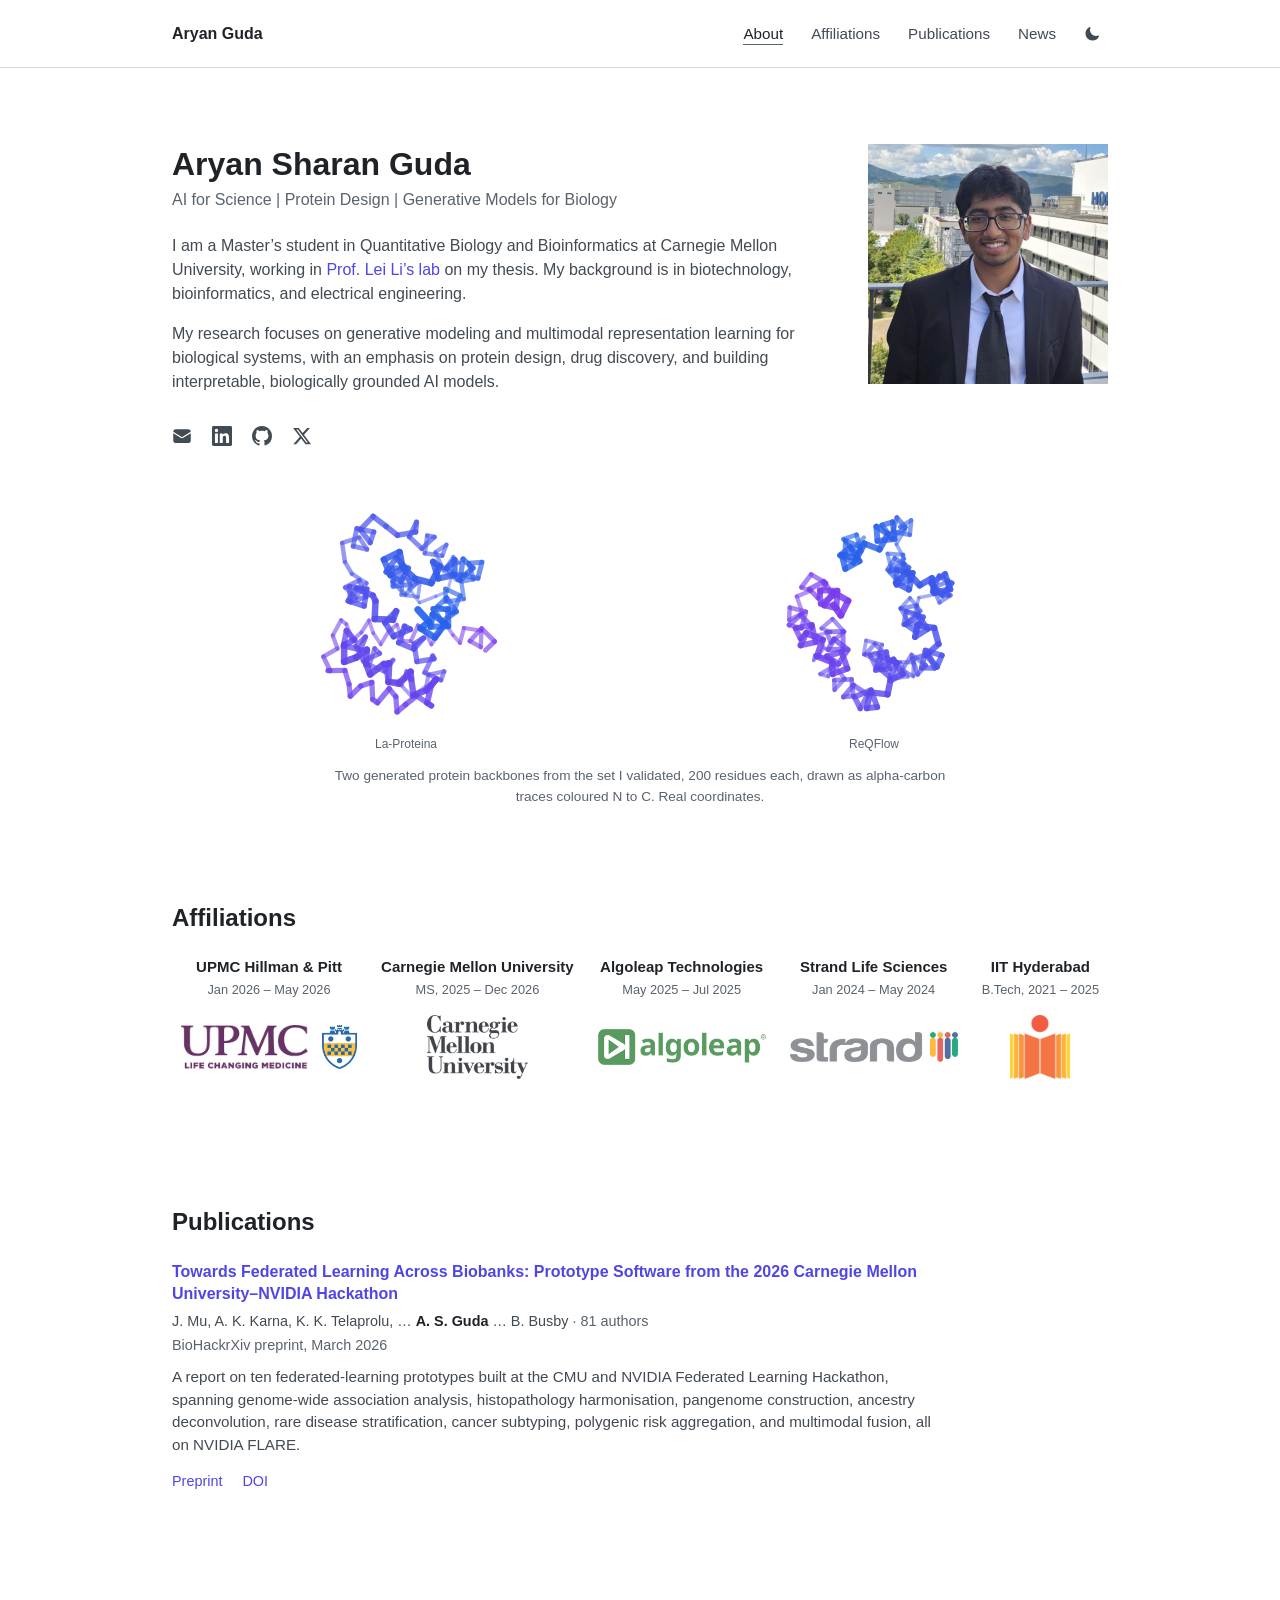
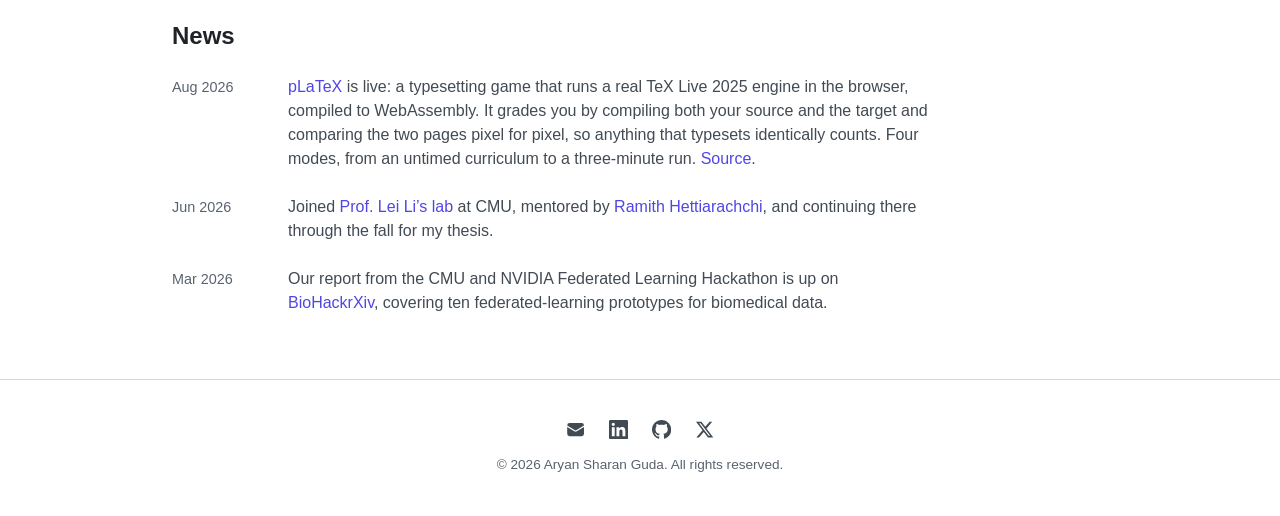
==== index.html @ bc1672d2 "Trim the backbone caption and enlarge the portrait Drops the repository link and the "scroll to rota" ====
<!DOCTYPE html>
<html lang="en">
<head>
    <meta charset="UTF-8">
    <meta name="viewport" content="width=device-width, initial-scale=1.0">
    <title>Aryan Sharan Guda | Portfolio</title>
    <meta name="description" content="Personal portfolio of Aryan Sharan Guda, researcher in Quantitative Biology, Bioinformatics, and AI.">
    <link rel="canonical" href="https://gasredx09.github.io/">
    <meta name="theme-color" content="#0a0a0f">

    <meta property="og:type" content="website">
    <meta property="og:url" content="https://gasredx09.github.io/">
    <meta property="og:title" content="Aryan Sharan Guda">
    <meta property="og:site_name" content="Aryan Sharan Guda">
    <meta property="og:description" content="MS student in Quantitative Biology and Bioinformatics at Carnegie Mellon. Generative models and multimodal representation learning for protein design and drug discovery.">
    <meta name="twitter:card" content="summary">
    <meta name="twitter:site" content="@gasredX_09">
    <meta name="twitter:creator" content="@gasredX_09">
    <meta name="twitter:title" content="Aryan Sharan Guda">
    <meta name="twitter:description" content="MS student in Quantitative Biology and Bioinformatics at Carnegie Mellon. Generative models and multimodal representation learning for protein design and drug discovery.">

    <link rel="icon" href="data:image/svg+xml,<svg xmlns='http://www.w3.org/2000/svg' viewBox='0 0 100 100'><rect width='100' height='100' rx='22' fill='%236366f1'/><text x='50' y='54' font-family='system-ui,sans-serif' font-size='46' font-weight='700' fill='%23fff' text-anchor='middle' dominant-baseline='middle'>AG</text></svg>">

    <link rel="stylesheet" href="style.css">
    <script>(function(){var t=localStorage.getItem('theme');if(t==='light'||t==='dark')document.documentElement.setAttribute('data-theme',t);})();</script>
</head>
<body>

    <svg width="0" height="0" style="position:absolute" aria-hidden="true" focusable="false">
        <defs>
            <symbol id="i-mail" viewBox="0 0 24 24"><path d="M1.5 8.67v8.58a3 3 0 0 0 3 3h15a3 3 0 0 0 3-3V8.67l-8.928 5.493a3 3 0 0 1-3.144 0L1.5 8.67Z"/><path d="M22.5 6.908V6.75a3 3 0 0 0-3-3h-15a3 3 0 0 0-3 3v.158l9.714 5.978a1.5 1.5 0 0 0 1.572 0L22.5 6.908Z"/></symbol>
            <symbol id="i-github" viewBox="0 0 16 16"><path d="M8 0C3.58 0 0 3.58 0 8c0 3.54 2.29 6.53 5.47 7.59.4.07.55-.17.55-.38 0-.19-.01-.82-.01-1.49-2.01.37-2.53-.49-2.69-.94-.09-.23-.48-.94-.82-1.13-.28-.15-.68-.52-.01-.53.63-.01 1.08.58 1.23.82.72 1.21 1.87.87 2.33.66.07-.52.28-.87.51-1.07-1.78-.2-3.64-.89-3.64-3.95 0-.87.31-1.59.82-2.15-.08-.2-.36-1.02.08-2.12 0 0 .67-.21 2.2.82.64-.18 1.32-.27 2-.27.68 0 1.36.09 2 .27 1.53-1.04 2.2-.82 2.2-.82.44 1.1.16 1.92.08 2.12.51.56.82 1.27.82 2.15 0 3.07-1.87 3.75-3.65 3.95.29.25.54.73.54 1.48 0 1.07-.01 1.93-.01 2.2 0 .21.15.46.55.38A8.012 8.012 0 0 0 16 8c0-4.42-3.58-8-8-8Z"/></symbol>
            <symbol id="i-linkedin" viewBox="0 0 24 24"><path d="M20.447 20.452h-3.554v-5.569c0-1.328-.027-3.037-1.852-3.037-1.853 0-2.136 1.445-2.136 2.939v5.667H9.351V9h3.414v1.561h.046c.477-.9 1.637-1.85 3.37-1.85 3.601 0 4.267 2.37 4.267 5.455v6.286ZM5.337 7.433a2.062 2.062 0 0 1-2.063-2.065 2.064 2.064 0 1 1 2.063 2.065Zm1.782 13.019H3.555V9h3.564v11.452ZM22.225 0H1.771C.792 0 0 .774 0 1.729v20.542C0 23.227.792 24 1.771 24h20.451C23.2 24 24 23.227 24 22.271V1.729C24 .774 23.2 0 22.222 0h.003Z"/></symbol>
            <symbol id="i-x" viewBox="0 0 24 24"><path d="M18.244 2.25h3.308l-7.227 8.26 8.502 11.24H16.17l-5.214-6.817L4.99 21.75H1.68l7.73-8.835L1.254 2.25H8.08l4.713 6.231 5.45-6.231Zm-1.161 17.52h1.833L7.084 4.126H5.117l11.966 15.644Z"/></symbol>
            <symbol id="i-sun" viewBox="0 0 24 24"><path d="M12 2.25a.75.75 0 0 1 .75.75v1.5a.75.75 0 0 1-1.5 0V3a.75.75 0 0 1 .75-.75Zm6.364 2.386a.75.75 0 0 1 0 1.06l-1.06 1.061a.75.75 0 1 1-1.061-1.06l1.06-1.061a.75.75 0 0 1 1.061 0ZM21.75 12a.75.75 0 0 1-.75.75h-1.5a.75.75 0 0 1 0-1.5H21a.75.75 0 0 1 .75.75Zm-2.386 6.364a.75.75 0 0 1-1.06 0l-1.061-1.06a.75.75 0 1 1 1.06-1.061l1.061 1.06a.75.75 0 0 1 0 1.061ZM12 19.5a.75.75 0 0 1 .75.75V21a.75.75 0 0 1-1.5 0v-.75a.75.75 0 0 1 .75-.75ZM5.636 18.364a.75.75 0 0 1 0-1.06l1.06-1.061a.75.75 0 1 1 1.061 1.06l-1.06 1.061a.75.75 0 0 1-1.061 0ZM4.5 12a.75.75 0 0 1-.75.75H3a.75.75 0 0 1 0-1.5h.75A.75.75 0 0 1 4.5 12Zm2.196-6.304a.75.75 0 0 1 1.061 0l1.06 1.06A.75.75 0 0 1 7.757 7.82l-1.06-1.06a.75.75 0 0 1 0-1.062ZM12 6.75a5.25 5.25 0 1 0 0 10.5 5.25 5.25 0 0 0 0-10.5Z"/></symbol>
            <symbol id="i-moon" viewBox="0 0 24 24"><path d="M9.528 1.718a.75.75 0 0 1 .162.819A8.97 8.97 0 0 0 9 6a9 9 0 0 0 9 9 8.97 8.97 0 0 0 3.463-.69.75.75 0 0 1 .981.98 10.503 10.503 0 0 1-9.694 6.46c-5.799 0-10.5-4.7-10.5-10.5 0-4.368 2.667-8.112 6.46-9.694a.75.75 0 0 1 .818.162Z"/></symbol>
        </defs>
    </svg>

    <a href="#about" class="skip-link">Skip to content</a>

    <nav class="navbar">
        <div class="nav-container">
            <a href="#about" class="nav-brand">Aryan Guda</a>
            <button class="nav-toggle" type="button" aria-expanded="false" aria-controls="nav-links" aria-label="Open navigation menu">
                <span class="nav-toggle-bar"></span>
                <span class="nav-toggle-bar"></span>
                <span class="nav-toggle-bar"></span>
            </button>
            <ul class="nav-links" id="nav-links">
                <li><a href="#about">About</a></li>
                <li><a href="#affiliations">Affiliations</a></li>
                <li><a href="#publications">Publications</a></li>
                <li><a href="#news">News</a></li>
            </ul>
            <button class="theme-toggle" type="button" aria-label="Switch to light theme">
                <svg class="icon icon-sun" aria-hidden="true" focusable="false"><use href="#i-sun"/></svg>
                <svg class="icon icon-moon" aria-hidden="true" focusable="false"><use href="#i-moon"/></svg>
            </button>
        </div>
    </nav>

    <main>
        <!-- Hero / About Section -->
        <section id="about" class="section hero">
            <div class="hero-content">
                <div class="hero-text">
                    <h1 class="hero-title">Aryan Sharan Guda</h1>
                    <h2 class="hero-subtitle">AI for Science | Protein Design | Generative Models for Biology</h2>
                    <div class="hero-bio">
                        <p>I am a Master’s student in Quantitative Biology and Bioinformatics at Carnegie Mellon University, working in <a href="https://leililab.github.io" rel="noopener" target="_blank">Prof. Lei Li’s lab</a> on my thesis. My background is in biotechnology, bioinformatics, and electrical engineering.</p>
                        <p>My research focuses on generative modeling and multimodal representation learning for biological systems, with an emphasis on protein design, drug discovery, and building interpretable, biologically grounded AI models.</p>
                    </div>
                    <div class="social-links">
                        <a href="mailto:aryanshg@andrew.cmu.edu" class="social-icon" aria-label="Email Aryan"><svg class="icon" aria-hidden="true" focusable="false"><use href="#i-mail"/></svg></a>
                        <a href="https://www.linkedin.com/in/gasredx09/" class="social-icon" aria-label="LinkedIn profile" rel="me noopener" target="_blank"><svg class="icon" aria-hidden="true" focusable="false"><use href="#i-linkedin"/></svg></a>
                        <a href="https://github.com/gasredX09" class="social-icon" aria-label="GitHub profile" rel="me noopener" target="_blank"><svg class="icon" aria-hidden="true" focusable="false"><use href="#i-github"/></svg></a>
                        <a href="https://x.com/gasredX_09" class="social-icon" aria-label="X profile" rel="me noopener" target="_blank"><svg class="icon" aria-hidden="true" focusable="false"><use href="#i-x"/></svg></a>
                    </div>
                </div>
                <img class="hero-photo" src="assets/aryan-guda.jpg" alt="Aryan Sharan Guda"
                     width="480" height="480" loading="lazy" decoding="async">
            </div>
        </section>

        <!-- Generated backbones from the structural validation set -->
        <section class="section structure-section">
            <figure class="structure" hidden>
                <canvas class="structure-canvas" role="img"
                        aria-label="Alpha-carbon traces of two generated protein backbones, one from La-Proteina and one from ReQFlow, rotating as the page scrolls"></canvas>
                <figcaption class="structure-caption">Two generated protein backbones from the set I validated, 200 residues each, drawn as alpha-carbon traces coloured N to C. Real coordinates.</figcaption>
            </figure>
        </section>

        <!-- Affiliations Section -->
        <section id="affiliations" class="section">
            <h2 class="section-title">Affiliations</h2>
            <ul class="affil-strip">

                <li class="affil">
                    <p class="affil-name">UPMC Hillman &amp; Pitt</p>
                    <p class="affil-date">Jan 2026 – May 2026</p>
                    <a class="affil-logo affil-logo-pair" href="https://www.chiu-lab.org/" rel="noopener" target="_blank">
                        <img class="logo-dark" src="assets/logos/upmc.png" width="320" height="110" alt="" loading="lazy" decoding="async">
                        <img class="logo-light" src="assets/logos/upmc-light.png" width="320" height="111" alt="" loading="lazy" decoding="async">
                        <img class="logo-dark" src="assets/logos/pitt.png" width="111" height="139" alt="" loading="lazy" decoding="async">
                        <img class="logo-light" src="assets/logos/pitt-light.png" width="254" height="320" alt="" loading="lazy" decoding="async">
                    </a>
                </li>
                <li class="affil">
                    <p class="affil-name">Carnegie Mellon University</p>
                    <p class="affil-date">MS, 2025 – Dec 2026</p>
                    <a class="affil-logo" href="https://www.cmu.edu/" rel="noopener" target="_blank">
                        <img class="logo-dark" src="assets/logos/cmu.png" width="320" height="204" alt="" loading="lazy" decoding="async">
                        <img class="logo-light" src="assets/logos/cmu-light.png" width="320" height="204" alt="" loading="lazy" decoding="async">
                    </a>
                </li>
                <li class="affil">
                    <p class="affil-name">Algoleap Technologies</p>
                    <p class="affil-date">May 2025 – Jul 2025</p>
                    <a class="affil-logo" href="https://algoleap.com/" rel="noopener" target="_blank">
                        <img src="assets/logos/algoleap.png" alt="" width="320" height="68" loading="lazy" decoding="async">
                    </a>
                </li>
                <li class="affil">
                    <p class="affil-name">Strand Life Sciences</p>
                    <p class="affil-date">Jan 2024 – May 2024</p>
                    <a class="affil-logo" href="https://strandls.com/" rel="noopener" target="_blank">
                        <img class="logo-dark" src="assets/logos/strand.png" width="320" height="61" alt="" loading="lazy" decoding="async">
                        <img class="logo-light" src="assets/logos/strand-light.png" width="320" height="59" alt="" loading="lazy" decoding="async">
                    </a>
                </li>
                <li class="affil">
                    <p class="affil-name">IIT Hyderabad</p>
                    <p class="affil-date">B.Tech, 2021 – 2025</p>
                    <a class="affil-logo" href="https://iith.ac.in/" rel="noopener" target="_blank">
                        <img src="assets/logos/iith.png" alt="" width="299" height="320" loading="lazy" decoding="async">
                    </a>
                </li>

            </ul>
        </section>

        <!-- Publications Section -->
        <section id="publications" class="section">
            <h2 class="section-title">Publications</h2>
            <ul class="pub-list">
                <li class="pub-item">
                    <h3 class="pub-title"><a href="https://osf.io/preprints/biohackrxiv/5psfj_v1" rel="noopener" target="_blank">Towards Federated Learning Across Biobanks: Prototype Software from the 2026 Carnegie Mellon University&ndash;NVIDIA Hackathon</a></h3>
                    <p class="pub-authors">J. Mu, A. K. Karna, K. K. Telaprolu, &hellip; <strong>A. S. Guda</strong> &hellip; B. Busby <span class="pub-count">81 authors</span></p>
                    <p class="pub-venue">BioHackrXiv preprint, March 2026</p>
                    <p class="pub-note">A report on ten federated-learning prototypes built at the CMU and NVIDIA Federated Learning Hackathon, spanning genome-wide association analysis, histopathology harmonisation, pangenome construction, ancestry deconvolution, rare disease stratification, cancer subtyping, polygenic risk aggregation, and multimodal fusion, all on NVIDIA FLARE.</p>
                    <p class="project-links">
                        <a href="https://osf.io/preprints/biohackrxiv/5psfj_v1" rel="noopener" target="_blank">Preprint</a>
                        <a href="https://doi.org/10.37044/osf.io/5psfj_v1" rel="noopener" target="_blank">DOI</a>
                    </p>
                </li>
            </ul>
        </section>

        <!-- News Section -->
        <section id="news" class="section">
            <h2 class="section-title">News</h2>
            <ul class="news-list">
                <li class="news-item">
                    <span class="news-date">Aug 2026</span>
                    <p class="news-body"><a href="https://gasredx09.github.io/pLaTeX/" rel="noopener" target="_blank">pLaTeX</a> is live: a typesetting game that runs a real TeX Live 2025 engine in the browser, compiled to WebAssembly. It grades you by compiling both your source and the target and comparing the two pages pixel for pixel, so anything that typesets identically counts. Four modes, from an untimed curriculum to a three-minute run. <a href="https://github.com/gasredX09/pLaTeX" rel="noopener" target="_blank">Source</a>.</p>
                </li>
                <li class="news-item">
                    <span class="news-date">Jun 2026</span>
                    <p class="news-body">Joined <a href="https://leililab.github.io" rel="noopener" target="_blank">Prof. Lei Li’s lab</a> at CMU, mentored by <a href="https://ramith.fyi" rel="noopener" target="_blank">Ramith Hettiarachchi</a>, and continuing there through the fall for my thesis.</p>
                </li>
                <li class="news-item">
                    <span class="news-date">Mar 2026</span>
                    <p class="news-body">Our report from the CMU and NVIDIA Federated Learning Hackathon is up on <a href="https://osf.io/preprints/biohackrxiv/5psfj_v1" rel="noopener" target="_blank">BioHackrXiv</a>, covering ten federated-learning prototypes for biomedical data.</p>
                </li>
            </ul>
        </section>

    </main>

    <footer class="footer">
        <div class="footer-content">
            <div class="footer-social">
                <a href="mailto:aryanshg@andrew.cmu.edu" aria-label="Email Aryan"><svg class="icon" aria-hidden="true" focusable="false"><use href="#i-mail"/></svg></a>
                <a href="https://www.linkedin.com/in/gasredx09/" aria-label="LinkedIn profile" rel="me noopener" target="_blank"><svg class="icon" aria-hidden="true" focusable="false"><use href="#i-linkedin"/></svg></a>
                <a href="https://github.com/gasredX09" aria-label="GitHub profile" rel="me noopener" target="_blank"><svg class="icon" aria-hidden="true" focusable="false"><use href="#i-github"/></svg></a>
                <a href="https://x.com/gasredX_09" aria-label="X profile" rel="me noopener" target="_blank"><svg class="icon" aria-hidden="true" focusable="false"><use href="#i-x"/></svg></a>
            </div>
            <p>&copy; 2026 Aryan Sharan Guda. All rights reserved.</p>
        </div>
    </footer>

    <script src="script.js"></script>
    <script src="assets/backbones.js"></script>
    <script src="protein.js"></script>
</body>
</html>
---- style.css ----
/*
  Dark theme, deliberately plain. Effects are kept to a minimum so the page
  reads like the academic sites it sits alongside rather than a template.
*/

:root {
    --bg-main: #0a0a0f;
    --bg-secondary: #13131a;
    --bg-card: #16161d;

    --text-primary: #f0f0f5;
    --text-secondary: #a0a0b0;
    --text-muted: #7e7e8f;

    --accent-text: #8b8ef5;
    --accent-text-alt: #a78bfa;

    --border-color: rgba(255, 255, 255, 0.08);
    --code-bg: rgba(255, 255, 255, 0.06);
    --logo-opacity: 0.72;

    /* backbone trace, N terminus to C terminus */
    --protein-n: #60a5fa;
    --protein-c: #c084fc;

    /* GitHub's own stack, so the page renders in the reader's system UI font */
    --font-sans: -apple-system, BlinkMacSystemFont, "Segoe UI", "Noto Sans", Helvetica,
        Arial, sans-serif, "Apple Color Emoji", "Segoe UI Emoji";

    --transition-fast: 0.15s ease;
}

/* Light theme. The system preference decides by default; an explicit
   data-theme set by the toggle overrides it in either direction. */
@media (prefers-color-scheme: light) {
    :root:not([data-theme="dark"]) {
    --bg-main: #ffffff;
    --bg-secondary: #f6f8fa;
    --bg-card: #f6f8fa;

    --text-primary: #1f2328;
    --text-secondary: #424a53;
    --text-muted: #59636e;

    --accent-text: #4f46e5;
    --accent-text-alt: #6d28d9;

    --border-color: #d1d9e0;
    --code-bg: rgba(27, 31, 36, 0.06);
    --logo-opacity: 0.85;

    --protein-n: #2563eb;
    --protein-c: #7c3aed;
    }
}

:root[data-theme="light"] {
    --bg-main: #ffffff;
    --bg-secondary: #f6f8fa;
    --bg-card: #f6f8fa;

    --text-primary: #1f2328;
    --text-secondary: #424a53;
    --text-muted: #59636e;

    --accent-text: #4f46e5;
    --accent-text-alt: #6d28d9;

    --border-color: #d1d9e0;
    --code-bg: rgba(27, 31, 36, 0.06);
    --logo-opacity: 0.85;

    --protein-n: #2563eb;
    --protein-c: #7c3aed;
}


* {
    margin: 0;
    padding: 0;
    box-sizing: border-box;
}

html {
    scroll-behavior: smooth;
}

body {
    background-color: var(--bg-main);
    color: var(--text-primary);
    font-family: var(--font-sans);
    font-size: 16px;
    line-height: 1.5;
    overflow-x: hidden;
}

h1, h2, h3, h4, h5, h6 {
    color: var(--text-primary);
    font-weight: 600;
    line-height: 1.25;
}

a {
    color: var(--accent-text);
    text-decoration: none;
    transition: color var(--transition-fast);
}

a:hover {
    color: var(--accent-text-alt);
}

:focus-visible {
    outline: 2px solid var(--accent-text);
    outline-offset: 3px;
    border-radius: 4px;
}

.icon {
    width: 1em;
    height: 1em;
    fill: currentColor;
    flex-shrink: 0;
}

.skip-link {
    position: absolute;
    left: 1rem;
    top: -100px;
    z-index: 1100;
    padding: 0.6rem 1rem;
    background: var(--bg-card);
    color: var(--text-primary);
    border: 1px solid var(--border-color);
    border-radius: 4px;
}

.skip-link:focus {
    top: 1rem;
}

/* Navigation */
.navbar {
    position: fixed;
    top: 0;
    left: 0;
    width: 100%;
    padding: 1.1rem 0;
    background: var(--bg-main);
    border-bottom: 1px solid var(--border-color);
    z-index: 1000;
}

.nav-container {
    max-width: 1000px;
    margin: 0 auto;
    padding: 0 2rem;
    display: flex;
    justify-content: space-between;
    align-items: center;
}

.nav-brand {
    font-weight: 600;
    font-size: 1rem;
    color: var(--text-primary);
}

.nav-brand:hover {
    color: var(--text-primary);
}

.nav-links {
    display: flex;
    gap: 1.75rem;
    list-style: none;
    margin-left: auto;   /* keep links right-aligned now the toggle follows them */
}

.nav-links a {
    color: var(--text-secondary);
    font-weight: 400;
    font-size: 0.95rem;
}

.nav-links a:hover {
    color: var(--text-primary);
}

.nav-links a.active {
    color: var(--text-primary);
    border-bottom: 1px solid var(--text-muted);
    padding-bottom: 2px;
}

.theme-toggle {
    display: inline-flex;
    align-items: center;
    justify-content: center;
    width: 32px;
    height: 32px;
    padding: 0;
    margin-left: 1.25rem;
    background: none;
    border: none;
    border-radius: 4px;
    color: var(--text-secondary);
    cursor: pointer;
    font-size: 1rem;
}

.theme-toggle:hover {
    color: var(--text-primary);
}

/* one icon per theme */
.theme-toggle .icon-moon { display: none; }

@media (prefers-color-scheme: light) {
    :root:not([data-theme="dark"]) .theme-toggle .icon-moon { display: block; }
    :root:not([data-theme="dark"]) .theme-toggle .icon-sun { display: none; }
}

:root[data-theme="light"] .theme-toggle .icon-moon { display: block; }
:root[data-theme="light"] .theme-toggle .icon-sun { display: none; }

/* Mobile menu button (hidden on desktop) */
.nav-toggle {
    display: none;
    flex-direction: column;
    justify-content: center;
    gap: 5px;
    width: 44px;
    height: 44px;
    padding: 0;
    background: none;
    border: none;
    cursor: pointer;
}

.nav-toggle-bar {
    display: block;
    width: 24px;
    height: 2px;
    margin: 0 auto;
    border-radius: 2px;
    background: var(--text-primary);
    transition: transform var(--transition-fast), opacity var(--transition-fast);
}

.nav-toggle[aria-expanded="true"] .nav-toggle-bar:nth-child(1) {
    transform: translateY(7px) rotate(45deg);
}

.nav-toggle[aria-expanded="true"] .nav-toggle-bar:nth-child(2) {
    opacity: 0;
}

.nav-toggle[aria-expanded="true"] .nav-toggle-bar:nth-child(3) {
    transform: translateY(-7px) rotate(-45deg);
}

/* Sections */
main {
    padding-top: 64px;
}

.section {
    max-width: 1000px;
    margin: 0 auto;
    padding: 4rem 2rem;
    scroll-margin-top: 80px;
}

.section-title {
    font-size: 1.5em;
    margin-bottom: 1.5rem;
}

.section-intro {
    color: var(--text-secondary);
    max-width: 680px;
    margin-bottom: 2.5rem;
}

.back-link {
    margin-bottom: 1.25rem;
    font-size: 0.9rem;
}

/* Hero */
.hero {
    padding-top: 5rem;
    padding-bottom: 3rem;
}

.hero-content {
    display: flex;
    align-items: flex-start;
    gap: 3rem;
}

.hero-text {
    flex: 1 1 auto;
    max-width: 680px;
}

.hero-photo {
    flex: 0 0 auto;
    width: 240px;
    height: 240px;
    object-fit: cover;
}

.hero-title {
    font-size: 2em;
    font-weight: 600;
    margin-bottom: 0.4rem;
    color: var(--text-primary);
}

.hero-subtitle {
    font-size: 1em;
    color: var(--text-muted);
    font-weight: 400;
    margin-bottom: 1.5rem;
}

.hero-bio {
    color: var(--text-secondary);
    margin-bottom: 2rem;
    max-width: 680px;
}

.hero-bio p {
    margin-bottom: 1rem;
}

.social-links {
    display: flex;
    gap: 1.25rem;
}

.social-icon {
    display: inline-flex;
    align-items: center;
    color: var(--text-secondary);
    font-size: 1.25rem;
}

.social-icon:hover {
    color: var(--text-primary);
}

/* Generated backbone figure */
.structure-section {
    padding-top: 0;
    padding-bottom: 2rem;
}

.structure-canvas {
    display: block;
    width: 100%;
    height: 260px;
}

.structure-caption {
    max-width: 640px;
    margin: 0.75rem auto 0;
    text-align: center;
    font-size: 0.85rem;
    color: var(--text-muted);
    line-height: 1.5;
}

@media (max-width: 640px) {
    .structure-canvas {
        height: 380px;
    }
}

/* Affiliation strip */
.affil-strip {
    display: flex;
    flex-wrap: wrap;
    justify-content: center;
    align-items: flex-end;
    gap: 2.5rem 1.5rem;
    list-style: none;
}

/* Slots size to their own content so each name can hold one line. The
   two-mark Chiu Lab slot widens on its own for the same reason. */
.affil {
    flex: 0 0 auto;
    min-width: 110px;
    max-width: 240px;
    display: flex;
    flex-direction: column;
    align-items: center;
    text-align: center;
}

.affil-name {
    font-weight: 600;
    font-size: 0.9375em;
    color: var(--text-primary);
    line-height: 1.35;
    white-space: nowrap;
}

.affil-date {
    font-size: 0.8rem;
    color: var(--text-muted);
    margin-top: 0.15rem;
    margin-bottom: 1rem;
}

.affil-logo {
    display: flex;
    align-items: center;
    justify-content: center;
    gap: 0.9rem;
    height: 64px;
    /* capped explicitly: the slot is content-sized, so a percentage
       max-width on the image would have nothing to resolve against */
    max-width: 168px;
    margin-top: auto;
    opacity: var(--logo-opacity);
    transition: opacity var(--transition-fast);
}

.affil-logo:hover {
    opacity: 1;
}

.affil-logo img {
    max-height: 100%;
    max-width: 100%;
    width: auto;
    height: auto;
    object-fit: contain;
}

/* Per-theme logo variants. Done in CSS, not JS, so a reader with scripts off
   and a light system preference still gets marks they can see. */
.logo-light { display: none; }

@media (prefers-color-scheme: light) {
    :root:not([data-theme="dark"]) .logo-light { display: block; }
    :root:not([data-theme="dark"]) .logo-dark { display: none; }
}

:root[data-theme="light"] .logo-light { display: block; }
:root[data-theme="light"] .logo-dark { display: none; }

/* Two marks sharing one slot (UPMC Hillman and Pitt) */
.affil-logo-pair {
    max-width: 200px;
}

.affil-logo-pair img {
    max-height: 44px;
}

/* Publications */
.pub-list {
    list-style: none;
    max-width: 760px;
}

.pub-item {
    padding-bottom: 1.5rem;
}

.pub-item:last-child {
    padding-bottom: 0;
}

.pub-title {
    font-size: 1em;
    font-weight: 600;
    line-height: 1.4;
    margin-bottom: 0.3rem;
}

.pub-authors {
    font-size: 0.9rem;
    color: var(--text-secondary);
}

.pub-authors strong {
    color: var(--text-primary);
    font-weight: 600;
}

.pub-count {
    color: var(--text-muted);
    white-space: nowrap;
}

.pub-count::before {
    content: "\00b7\00a0";
}

.pub-venue {
    font-size: 0.9rem;
    color: var(--text-muted);
    margin-top: 0.15rem;
}

.pub-note {
    color: var(--text-secondary);
    font-size: 0.95rem;
    margin-top: 0.6rem;
}

.pub-item .project-links {
    margin-top: 0.9rem;
    padding-top: 0;
    border-top: none;
}

/* News */
.news-list {
    list-style: none;
    max-width: 760px;
}

.news-item {
    display: flex;
    gap: 1.75rem;
    padding-bottom: 1.5rem;
}

.news-item:last-child {
    padding-bottom: 0;
}

.news-date {
    flex: 0 0 5.5rem;
    color: var(--text-muted);
    font-size: 0.9rem;
    padding-top: 0.12rem;
}

.news-body {
    color: var(--text-secondary);
}

/* Project cards (Other page) */
.projects-grid {
    display: grid;
    grid-template-columns: repeat(auto-fill, minmax(380px, 1fr));
    gap: 1.5rem;
}

.project-card {
    background: var(--bg-card);
    border-radius: 6px;
    padding: 1.75rem;
    border: 1px solid var(--border-color);
    display: flex;
    flex-direction: column;
}

.project-header {
    margin-bottom: 1rem;
}

.project-header h3 {
    font-size: 1.25em;
    margin-bottom: 0.35rem;
}

.project-date {
    font-size: 0.85rem;
    color: var(--text-muted);
}

.project-summary {
    color: var(--text-secondary);
    font-size: 0.95rem;
    flex-grow: 1;
}

.project-summary code {
    font-family: ui-monospace, SFMono-Regular, Menlo, monospace;
    font-size: 0.85em;
    padding: 0.1em 0.35em;
    border-radius: 3px;
    background: var(--code-bg);
    color: var(--text-primary);
}

.project-links {
    display: flex;
    flex-wrap: wrap;
    gap: 1.25rem;
    margin-top: 1.25rem;
    padding-top: 1rem;
    border-top: 1px solid var(--border-color);
}

.project-links a {
    display: inline-flex;
    align-items: center;
    gap: 0.45rem;
    font-size: 0.9rem;
}

/* Footer */
.footer {
    border-top: 1px solid var(--border-color);
    padding: 2.5rem 2rem;
    text-align: center;
}

.footer-social {
    display: flex;
    justify-content: center;
    gap: 1.5rem;
    margin-bottom: 1rem;
}

.footer-social a {
    display: inline-flex;
    color: var(--text-secondary);
    font-size: 1.2rem;
}

.footer-social a:hover {
    color: var(--text-primary);
}

.footer p {
    color: var(--text-muted);
    font-size: 0.85rem;
}

/* Responsive */
@media (max-width: 768px) {
    .nav-toggle {
        display: flex;
        /* nav-links is absolutely positioned here, so the hamburger needs to
           claim the free space itself to sit beside the theme toggle */
        margin-left: auto;
    }

    .nav-links {
        display: none;
        position: absolute;
        top: 100%;
        left: 0;
        right: 0;
        flex-direction: column;
        gap: 0;
        padding: 0.5rem 0;
        background: var(--bg-secondary);
        border-bottom: 1px solid var(--border-color);
    }

    .nav-links.open {
        display: flex;
    }

    .nav-links li {
        list-style: none;
    }

    .nav-links a {
        display: block;
        padding: 0.9rem 2rem;
        font-size: 1rem;
    }

    .nav-links a.active {
        border-bottom: none;
    }

    .hero-content {
        flex-direction: column;
        gap: 2rem;
    }

    .news-item {
        flex-direction: column;
        gap: 0.2rem;
    }

    .news-date {
        flex: none;
    }

    .hero-photo {
        width: 180px;
        height: 180px;
    }

    .affil-name {
        white-space: normal;
    }

    .section {
        padding: 3rem 1.5rem;
    }

    .projects-grid {
        grid-template-columns: 1fr;
    }
}

@media (prefers-reduced-motion: reduce) {
    html {
        scroll-behavior: auto;
    }

    *, *::before, *::after {
        transition-duration: 0.01ms !important;
        animation-duration: 0.01ms !important;
    }
}
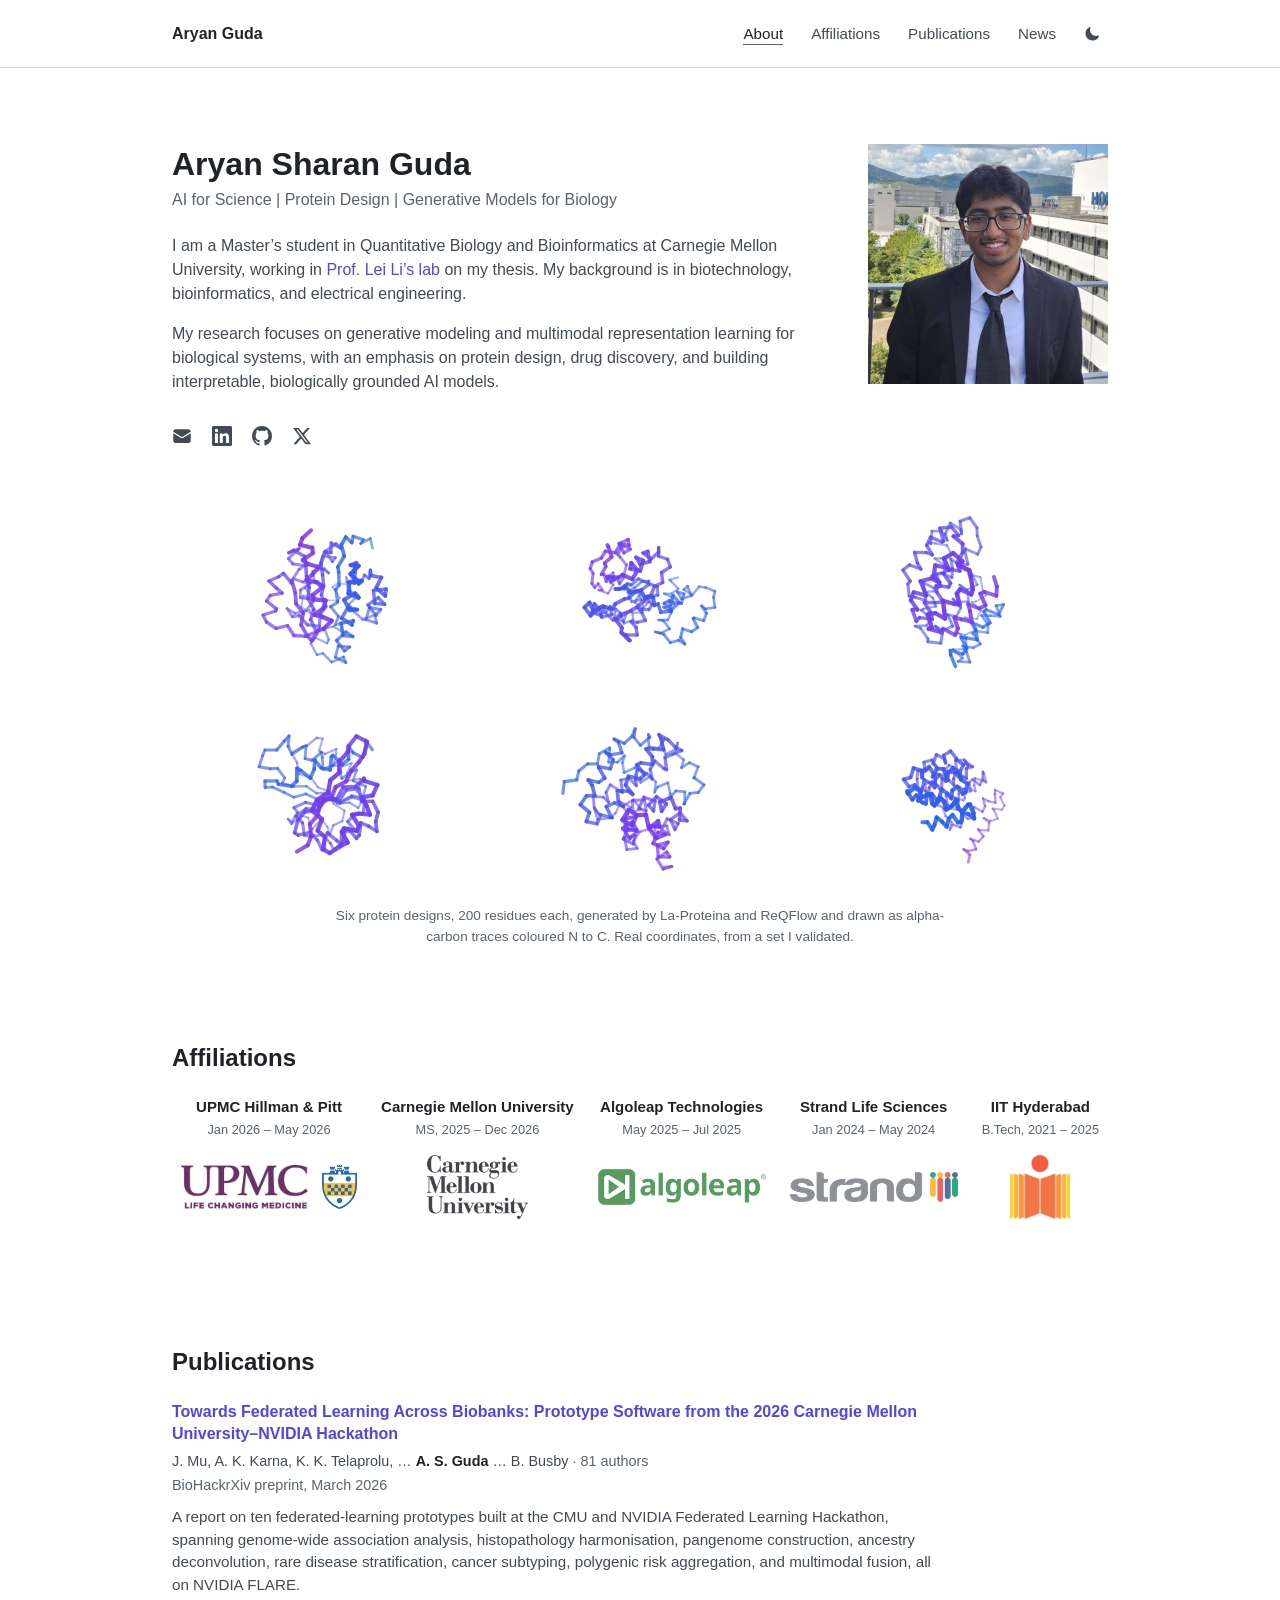
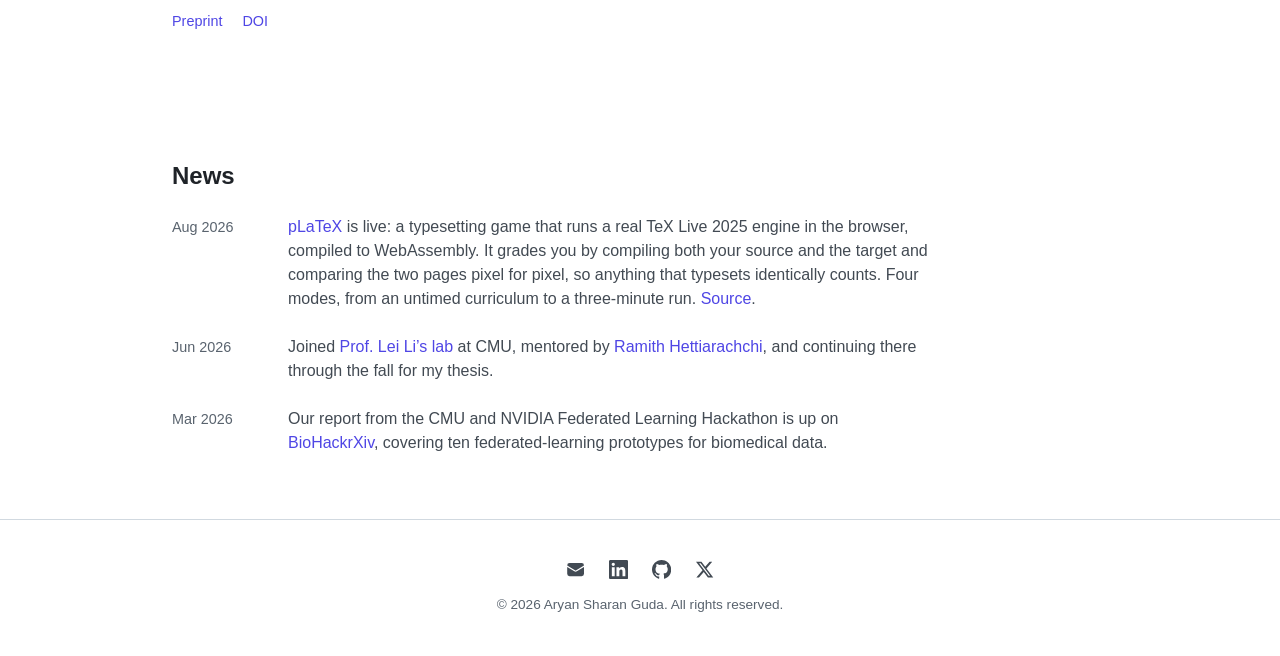
==== commit 9c7aa006: "Show six generated designs instead of two, each draggable The figure now draws a grid of six backbon" ====
--- a/index.html
+++ b/index.html
@@ -87,8 +87,8 @@
         <section class="section structure-section">
             <figure class="structure" hidden>
                 <canvas class="structure-canvas" role="img"
-                        aria-label="Alpha-carbon traces of two generated protein backbones, one from La-Proteina and one from ReQFlow, rotating as the page scrolls"></canvas>
-                <figcaption class="structure-caption">Two generated protein backbones from the set I validated, 200 residues each, drawn as alpha-carbon traces coloured N to C. Real coordinates.</figcaption>
+                        aria-label="Alpha-carbon traces of six generated protein backbones from La-Proteina and ReQFlow, which turn as the page scrolls and can each be dragged to rotate"></canvas>
+                <figcaption class="structure-caption">Six protein designs, 200 residues each, generated by La-Proteina and ReQFlow and drawn as alpha-carbon traces coloured N to C. Real coordinates, from a set I validated.</figcaption>
             </figure>
         </section>
 
--- a/style.css
+++ b/style.css
@@ -361,7 +361,13 @@
 .structure-canvas {
     display: block;
     width: 100%;
-    height: 260px;
+    height: 400px;
+    cursor: grab;
+    touch-action: pan-y;   /* horizontal drags rotate, vertical still scrolls */
+}
+
+.structure-canvas:active {
+    cursor: grabbing;
 }
 
 .structure-caption {
@@ -375,7 +381,7 @@
 
 @media (max-width: 640px) {
     .structure-canvas {
-        height: 380px;
+        height: 520px;
     }
 }
 
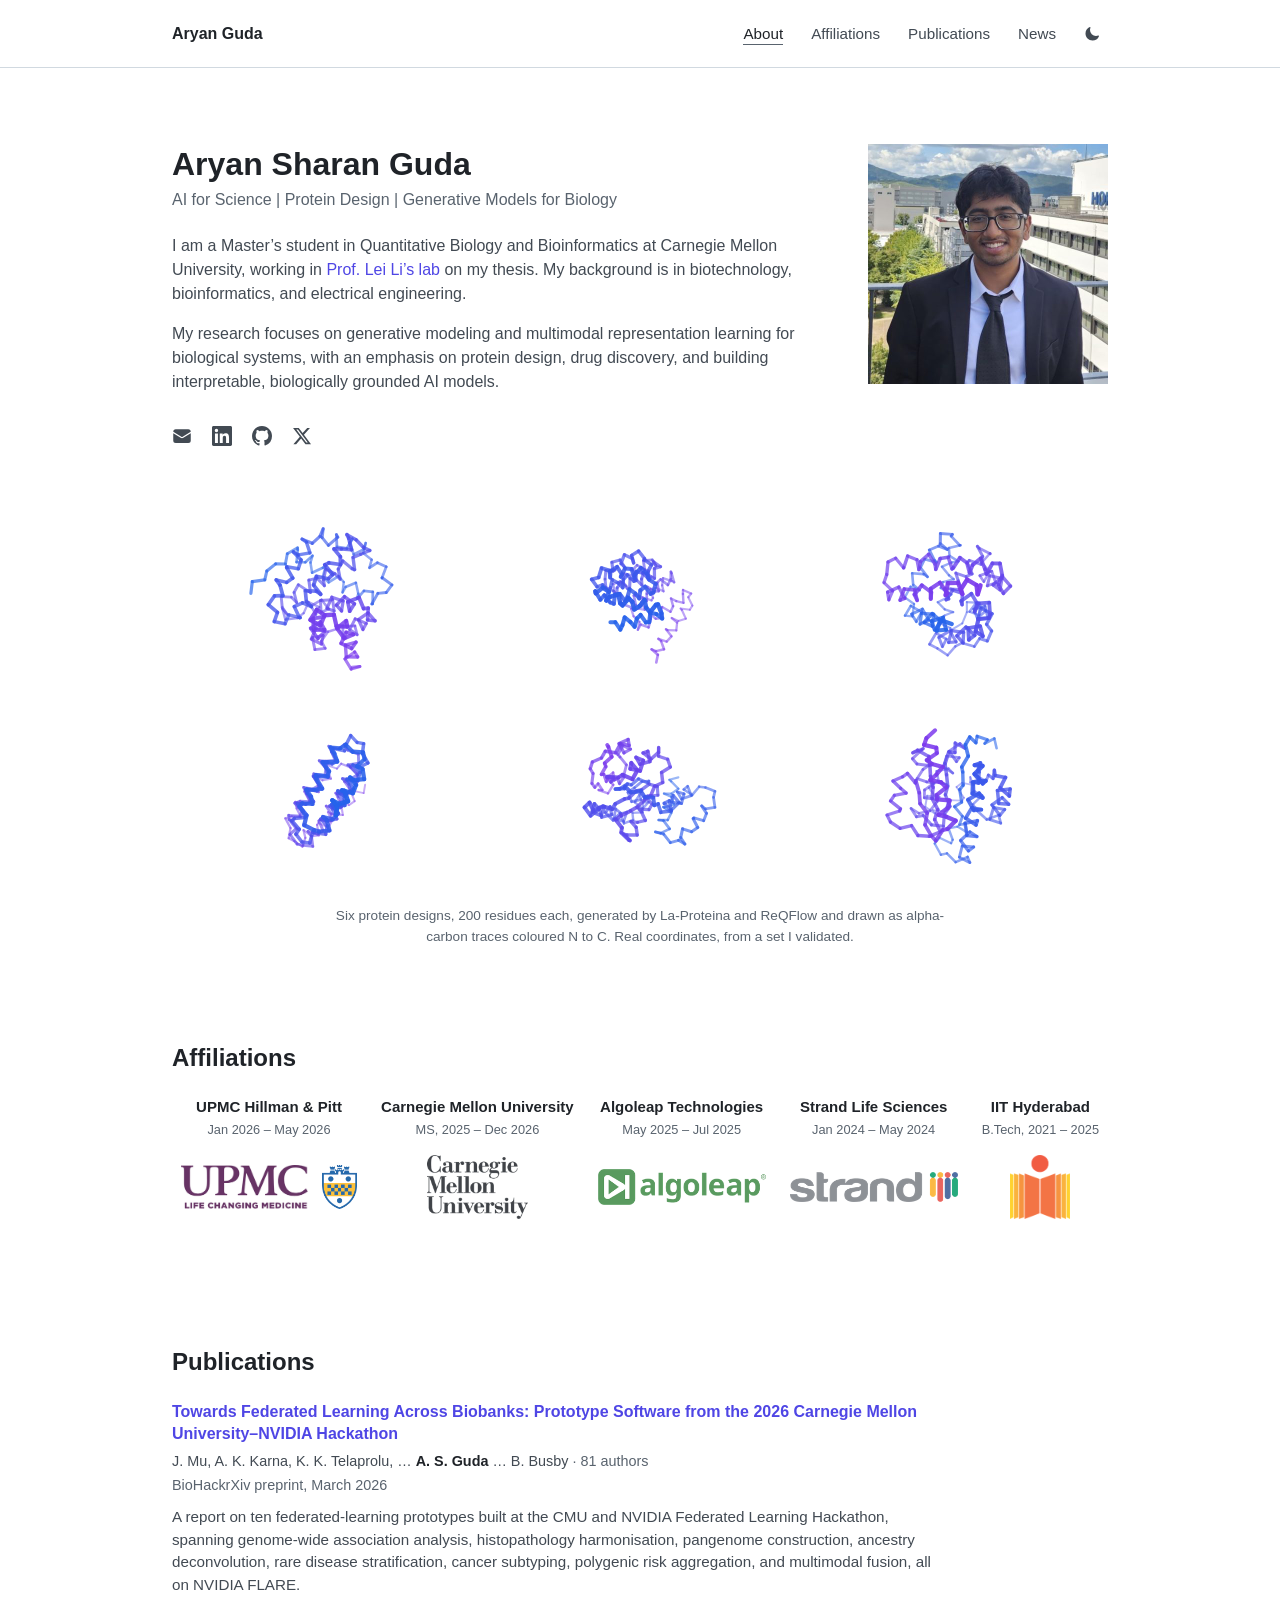
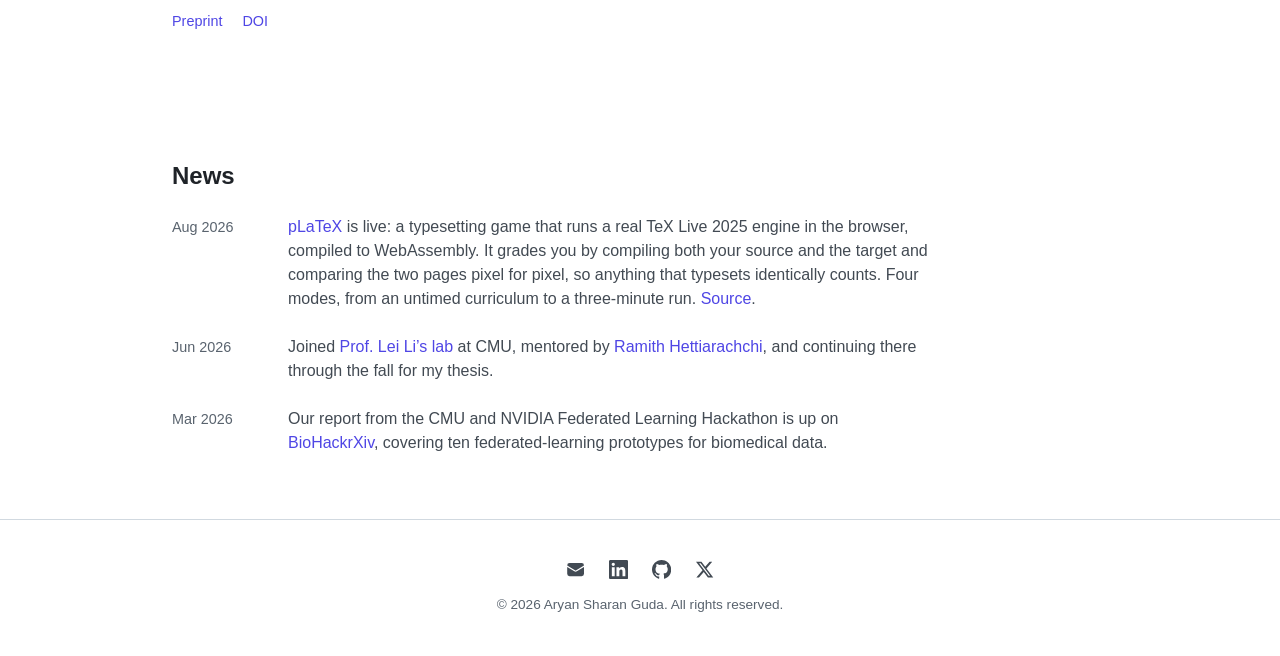
==== commit bf83b92e: "Use a real alpha helix from the generated set as the favicon Replaces the AG monogram with a 16-resi" ====
--- a/index.html
+++ b/index.html
@@ -19,7 +19,7 @@
     <meta name="twitter:title" content="Aryan Sharan Guda">
     <meta name="twitter:description" content="MS student in Quantitative Biology and Bioinformatics at Carnegie Mellon. Generative models and multimodal representation learning for protein design and drug discovery.">
 
-    <link rel="icon" href="data:image/svg+xml,<svg xmlns='http://www.w3.org/2000/svg' viewBox='0 0 100 100'><rect width='100' height='100' rx='22' fill='%236366f1'/><text x='50' y='54' font-family='system-ui,sans-serif' font-size='46' font-weight='700' fill='%23fff' text-anchor='middle' dominant-baseline='middle'>AG</text></svg>">
+    <link rel="icon" href="data:image/svg+xml,%3Csvg xmlns='http://www.w3.org/2000/svg' viewBox='0 0 32 32'%3E%3Cpath d='M7.7 27.5 L4.9 25.1 L4.0 19.9 L6.0 17.9 L10.4 20.4 L10.4 18.7 L9.7 13.8 L13.4 14.4 L16.8 16.0 L15.7 12.0 L16.4 8.5 L21.0 10.7 L22.4 10.5 L20.9 5.5 L24.2 4.5 L28.0 7.1' fill='none' stroke='%237c6cf0' stroke-width='3.0' stroke-linecap='round' stroke-linejoin='round'/%3E%3C/svg%3E">
 
     <link rel="stylesheet" href="style.css">
     <script>(function(){var t=localStorage.getItem('theme');if(t==='light'||t==='dark')document.documentElement.setAttribute('data-theme',t);})();</script>
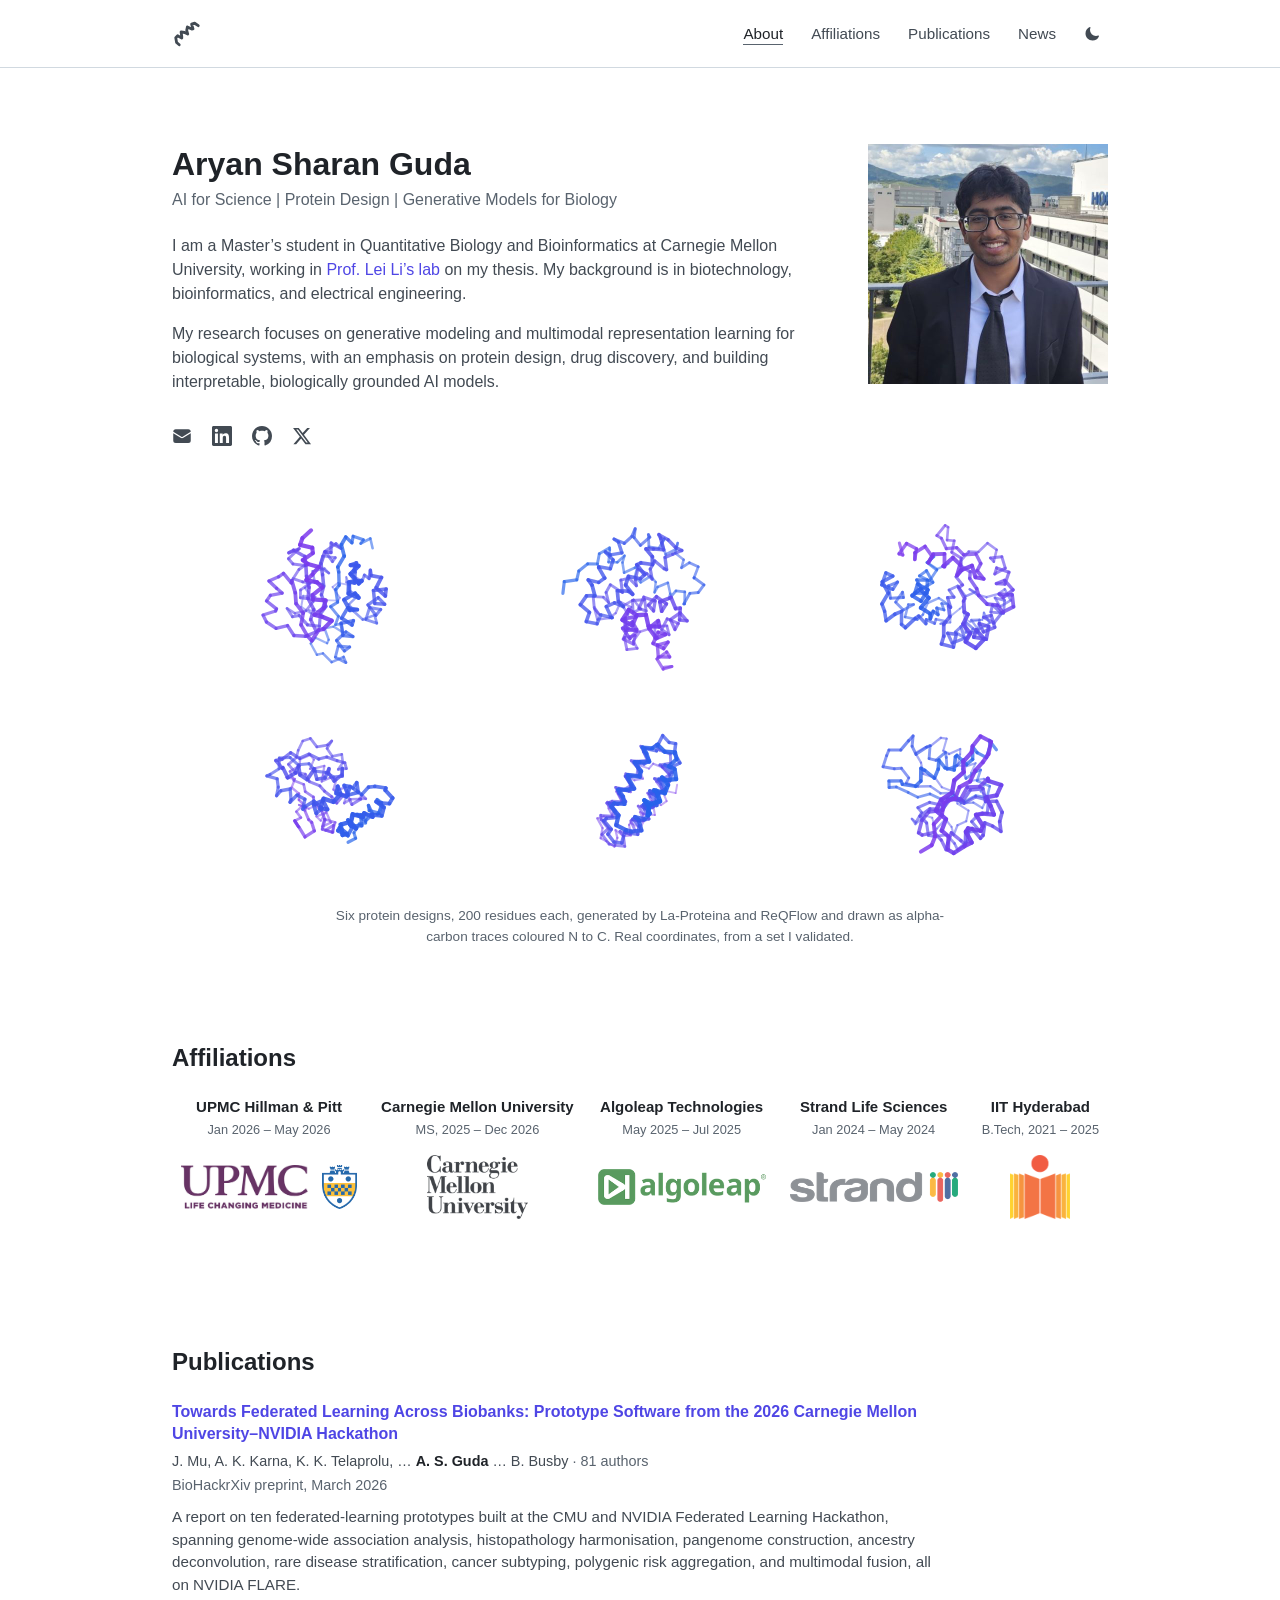
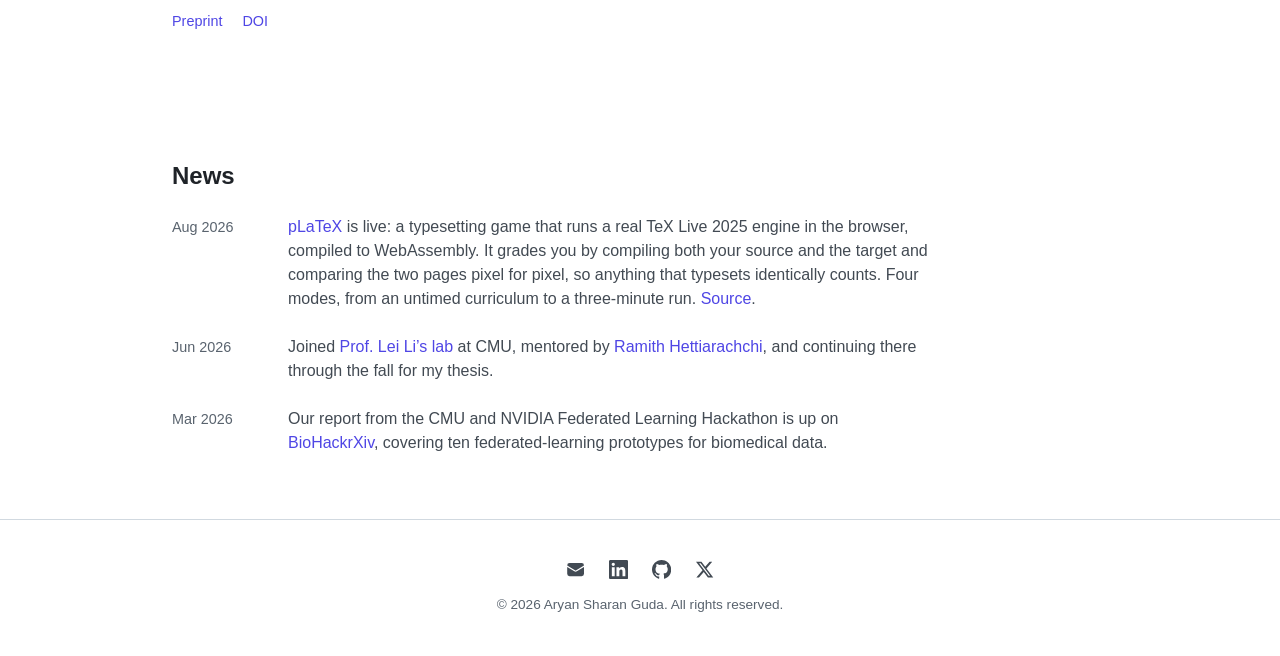
==== commit 70a91dc8: "Replace the nav wordmark with the helix mark "Aryan Guda" in the navbar sat about sixty pixels above" ====
--- a/index.html
+++ b/index.html
@@ -34,6 +34,7 @@
             <symbol id="i-x" viewBox="0 0 24 24"><path d="M18.244 2.25h3.308l-7.227 8.26 8.502 11.24H16.17l-5.214-6.817L4.99 21.75H1.68l7.73-8.835L1.254 2.25H8.08l4.713 6.231 5.45-6.231Zm-1.161 17.52h1.833L7.084 4.126H5.117l11.966 15.644Z"/></symbol>
             <symbol id="i-sun" viewBox="0 0 24 24"><path d="M12 2.25a.75.75 0 0 1 .75.75v1.5a.75.75 0 0 1-1.5 0V3a.75.75 0 0 1 .75-.75Zm6.364 2.386a.75.75 0 0 1 0 1.06l-1.06 1.061a.75.75 0 1 1-1.061-1.06l1.06-1.061a.75.75 0 0 1 1.061 0ZM21.75 12a.75.75 0 0 1-.75.75h-1.5a.75.75 0 0 1 0-1.5H21a.75.75 0 0 1 .75.75Zm-2.386 6.364a.75.75 0 0 1-1.06 0l-1.061-1.06a.75.75 0 1 1 1.06-1.061l1.061 1.06a.75.75 0 0 1 0 1.061ZM12 19.5a.75.75 0 0 1 .75.75V21a.75.75 0 0 1-1.5 0v-.75a.75.75 0 0 1 .75-.75ZM5.636 18.364a.75.75 0 0 1 0-1.06l1.06-1.061a.75.75 0 1 1 1.061 1.06l-1.06 1.061a.75.75 0 0 1-1.061 0ZM4.5 12a.75.75 0 0 1-.75.75H3a.75.75 0 0 1 0-1.5h.75A.75.75 0 0 1 4.5 12Zm2.196-6.304a.75.75 0 0 1 1.061 0l1.06 1.06A.75.75 0 0 1 7.757 7.82l-1.06-1.06a.75.75 0 0 1 0-1.062ZM12 6.75a5.25 5.25 0 1 0 0 10.5 5.25 5.25 0 0 0 0-10.5Z"/></symbol>
             <symbol id="i-moon" viewBox="0 0 24 24"><path d="M9.528 1.718a.75.75 0 0 1 .162.819A8.97 8.97 0 0 0 9 6a9 9 0 0 0 9 9 8.97 8.97 0 0 0 3.463-.69.75.75 0 0 1 .981.98 10.503 10.503 0 0 1-9.694 6.46c-5.799 0-10.5-4.7-10.5-10.5 0-4.368 2.667-8.112 6.46-9.694a.75.75 0 0 1 .818.162Z"/></symbol>
+            <symbol id="i-helix" viewBox="0 0 32 32"><path d="M7.7 27.5 L4.9 25.1 L4.0 19.9 L6.0 17.9 L10.4 20.4 L10.4 18.7 L9.7 13.8 L13.4 14.4 L16.8 16.0 L15.7 12.0 L16.4 8.5 L21.0 10.7 L22.4 10.5 L20.9 5.5 L24.2 4.5 L28.0 7.1" fill="none" stroke="currentColor" stroke-width="3" stroke-linecap="round" stroke-linejoin="round"/></symbol>
         </defs>
     </svg>
 
@@ -41,7 +42,7 @@
 
     <nav class="navbar">
         <div class="nav-container">
-            <a href="#about" class="nav-brand">Aryan Guda</a>
+            <a href="#about" class="nav-brand" aria-label="Aryan Sharan Guda, home"><svg class="brand-mark" aria-hidden="true" focusable="false"><use href="#i-helix"/></svg></a>
             <button class="nav-toggle" type="button" aria-expanded="false" aria-controls="nav-links" aria-label="Open navigation menu">
                 <span class="nav-toggle-bar"></span>
                 <span class="nav-toggle-bar"></span>
--- a/style.css
+++ b/style.css
@@ -160,14 +160,23 @@
     align-items: center;
 }
 
+/* The brand is the same helix that serves as the favicon, so the tab and the
+   page carry one mark. The name is already the page's h1 right below it. */
 .nav-brand {
-    font-weight: 600;
-    font-size: 1rem;
-    color: var(--text-primary);
+    display: inline-flex;
+    align-items: center;
+    color: var(--text-secondary);
+    transition: color var(--transition-fast);
 }
 
 .nav-brand:hover {
     color: var(--text-primary);
+}
+
+.brand-mark {
+    width: 30px;
+    height: 30px;
+    display: block;
 }
 
 .nav-links {
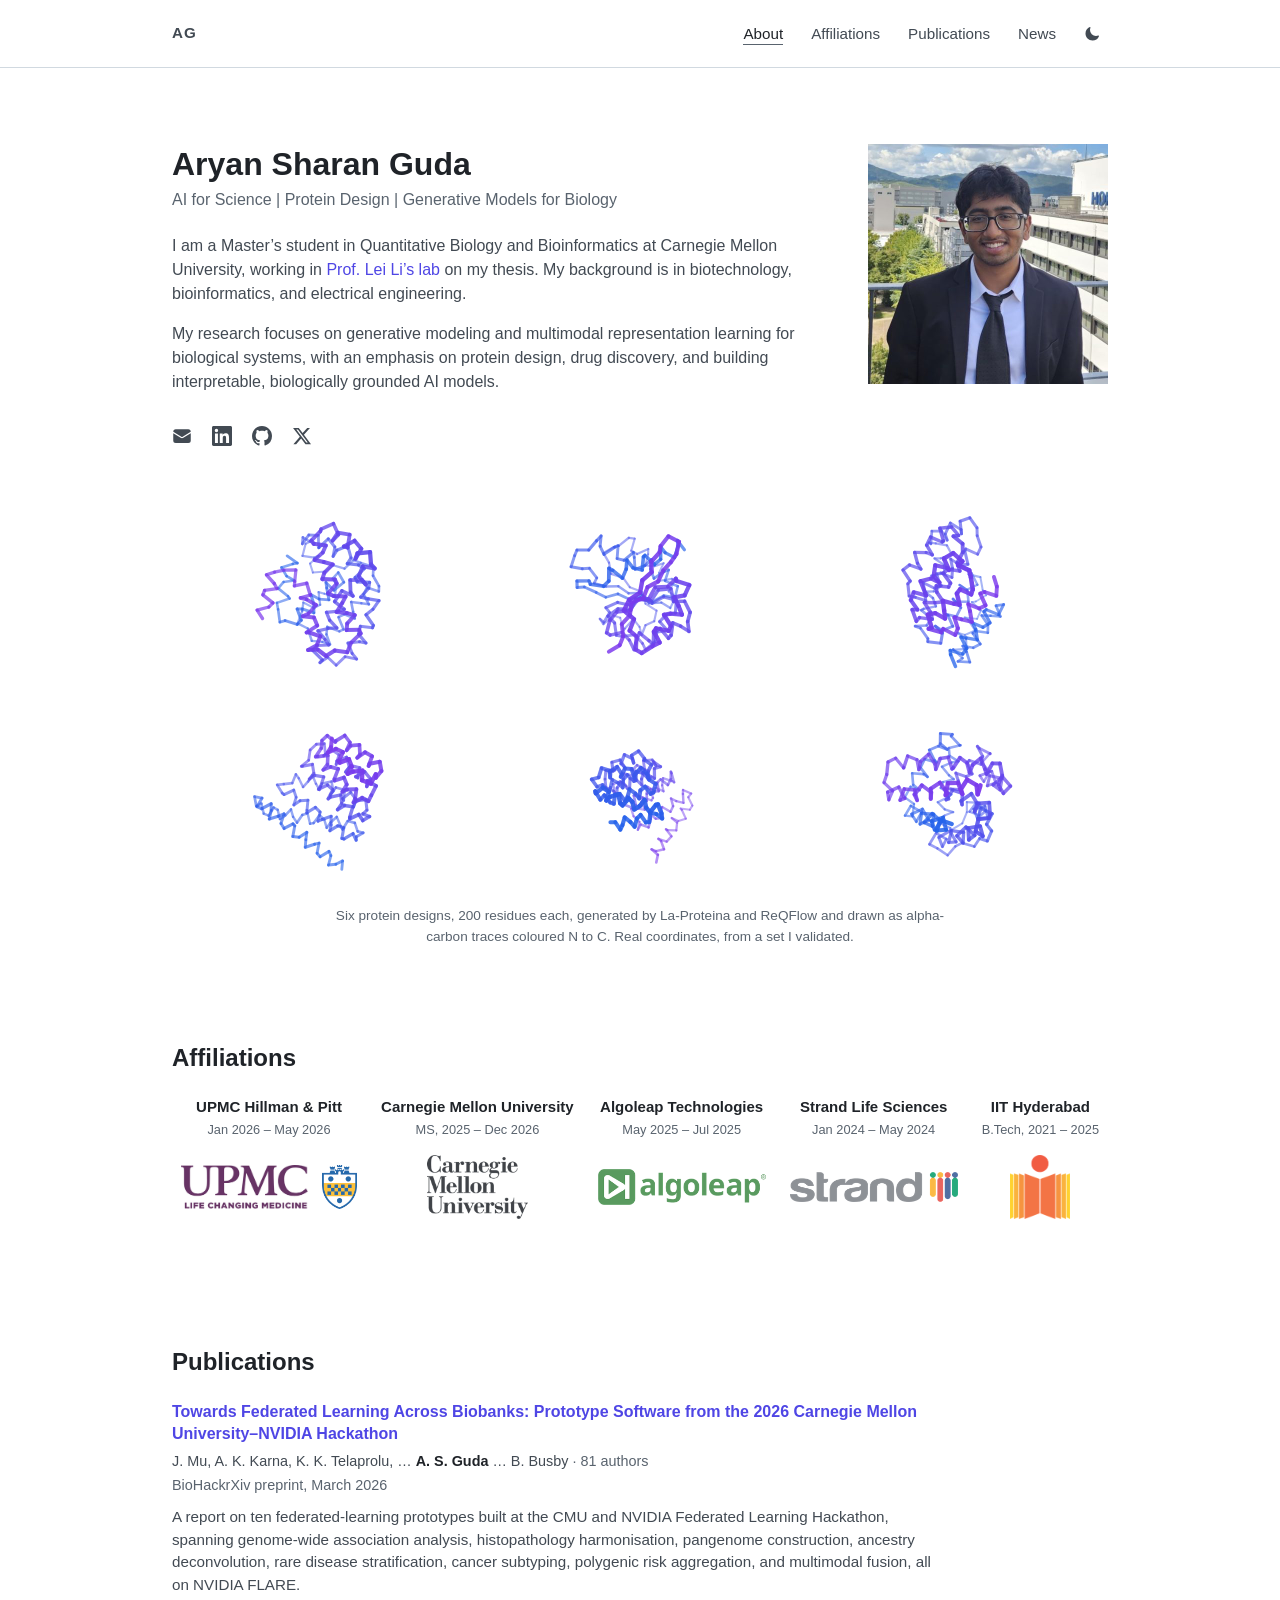
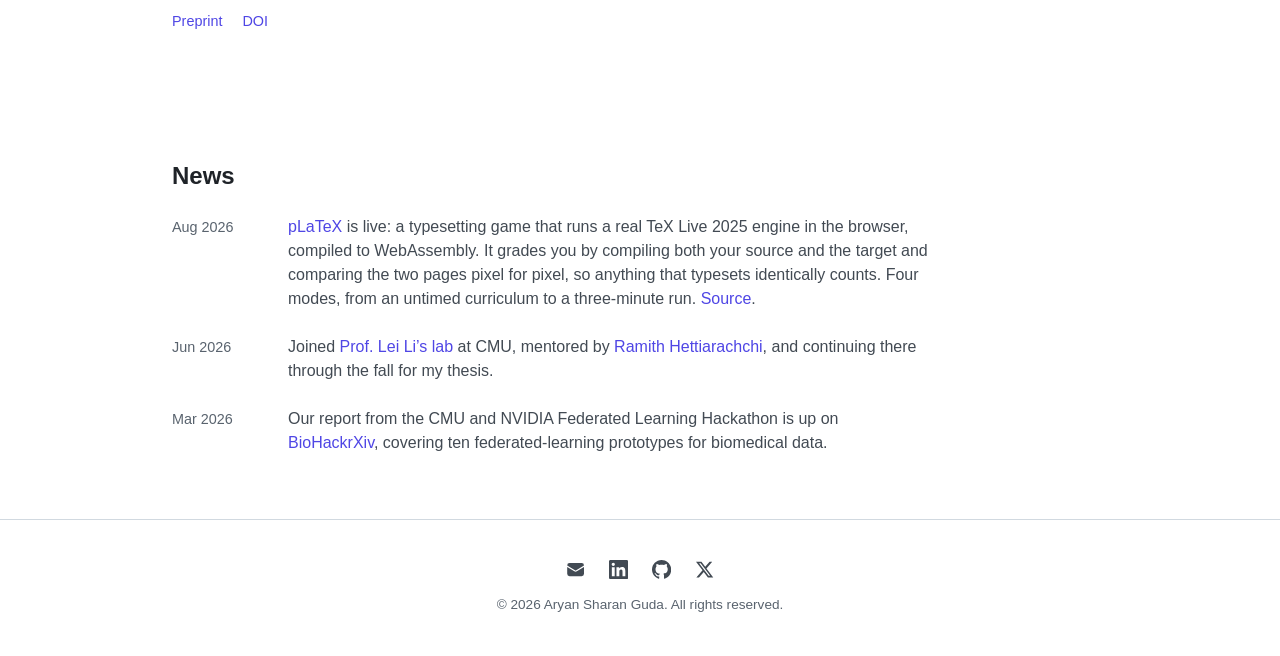
==== commit 2ca91a67: "Revert the helix nav brand; use a plain AG monogram The helix rendered at ~150px in the navbar and s" ====
--- a/index.html
+++ b/index.html
@@ -34,7 +34,6 @@
             <symbol id="i-x" viewBox="0 0 24 24"><path d="M18.244 2.25h3.308l-7.227 8.26 8.502 11.24H16.17l-5.214-6.817L4.99 21.75H1.68l7.73-8.835L1.254 2.25H8.08l4.713 6.231 5.45-6.231Zm-1.161 17.52h1.833L7.084 4.126H5.117l11.966 15.644Z"/></symbol>
             <symbol id="i-sun" viewBox="0 0 24 24"><path d="M12 2.25a.75.75 0 0 1 .75.75v1.5a.75.75 0 0 1-1.5 0V3a.75.75 0 0 1 .75-.75Zm6.364 2.386a.75.75 0 0 1 0 1.06l-1.06 1.061a.75.75 0 1 1-1.061-1.06l1.06-1.061a.75.75 0 0 1 1.061 0ZM21.75 12a.75.75 0 0 1-.75.75h-1.5a.75.75 0 0 1 0-1.5H21a.75.75 0 0 1 .75.75Zm-2.386 6.364a.75.75 0 0 1-1.06 0l-1.061-1.06a.75.75 0 1 1 1.06-1.061l1.061 1.06a.75.75 0 0 1 0 1.061ZM12 19.5a.75.75 0 0 1 .75.75V21a.75.75 0 0 1-1.5 0v-.75a.75.75 0 0 1 .75-.75ZM5.636 18.364a.75.75 0 0 1 0-1.06l1.06-1.061a.75.75 0 1 1 1.061 1.06l-1.06 1.061a.75.75 0 0 1-1.061 0ZM4.5 12a.75.75 0 0 1-.75.75H3a.75.75 0 0 1 0-1.5h.75A.75.75 0 0 1 4.5 12Zm2.196-6.304a.75.75 0 0 1 1.061 0l1.06 1.06A.75.75 0 0 1 7.757 7.82l-1.06-1.06a.75.75 0 0 1 0-1.062ZM12 6.75a5.25 5.25 0 1 0 0 10.5 5.25 5.25 0 0 0 0-10.5Z"/></symbol>
             <symbol id="i-moon" viewBox="0 0 24 24"><path d="M9.528 1.718a.75.75 0 0 1 .162.819A8.97 8.97 0 0 0 9 6a9 9 0 0 0 9 9 8.97 8.97 0 0 0 3.463-.69.75.75 0 0 1 .981.98 10.503 10.503 0 0 1-9.694 6.46c-5.799 0-10.5-4.7-10.5-10.5 0-4.368 2.667-8.112 6.46-9.694a.75.75 0 0 1 .818.162Z"/></symbol>
-            <symbol id="i-helix" viewBox="0 0 32 32"><path d="M7.7 27.5 L4.9 25.1 L4.0 19.9 L6.0 17.9 L10.4 20.4 L10.4 18.7 L9.7 13.8 L13.4 14.4 L16.8 16.0 L15.7 12.0 L16.4 8.5 L21.0 10.7 L22.4 10.5 L20.9 5.5 L24.2 4.5 L28.0 7.1" fill="none" stroke="currentColor" stroke-width="3" stroke-linecap="round" stroke-linejoin="round"/></symbol>
         </defs>
     </svg>
 
@@ -42,7 +41,7 @@
 
     <nav class="navbar">
         <div class="nav-container">
-            <a href="#about" class="nav-brand" aria-label="Aryan Sharan Guda, home"><svg class="brand-mark" aria-hidden="true" focusable="false"><use href="#i-helix"/></svg></a>
+            <a href="#about" class="nav-brand" aria-label="Aryan Sharan Guda, home">AG</a>
             <button class="nav-toggle" type="button" aria-expanded="false" aria-controls="nav-links" aria-label="Open navigation menu">
                 <span class="nav-toggle-bar"></span>
                 <span class="nav-toggle-bar"></span>
--- a/style.css
+++ b/style.css
@@ -160,23 +160,16 @@
     align-items: center;
 }
 
-/* The brand is the same helix that serves as the favicon, so the tab and the
-   page carry one mark. The name is already the page's h1 right below it. */
 .nav-brand {
-    display: inline-flex;
-    align-items: center;
+    font-weight: 600;
+    font-size: 0.95rem;
+    letter-spacing: 0.06em;
     color: var(--text-secondary);
     transition: color var(--transition-fast);
 }
 
 .nav-brand:hover {
     color: var(--text-primary);
-}
-
-.brand-mark {
-    width: 30px;
-    height: 30px;
-    display: block;
 }
 
 .nav-links {
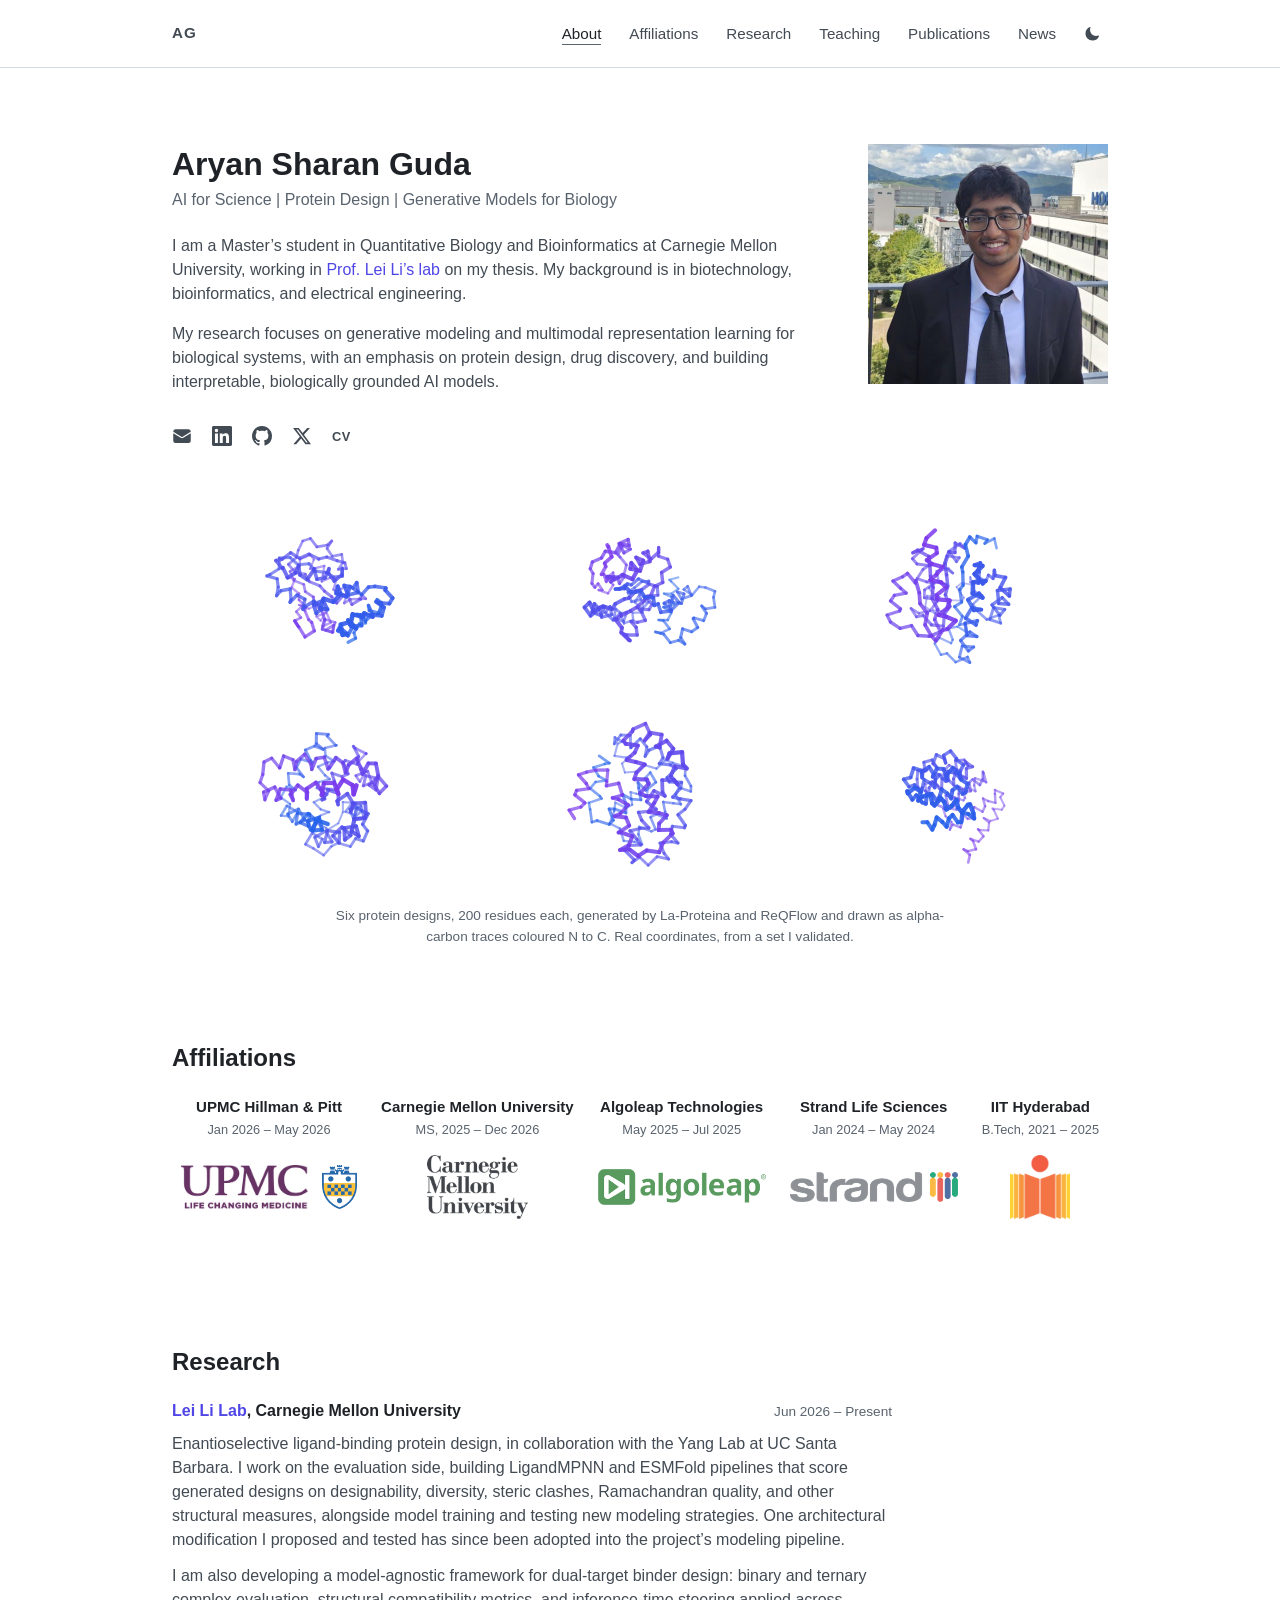
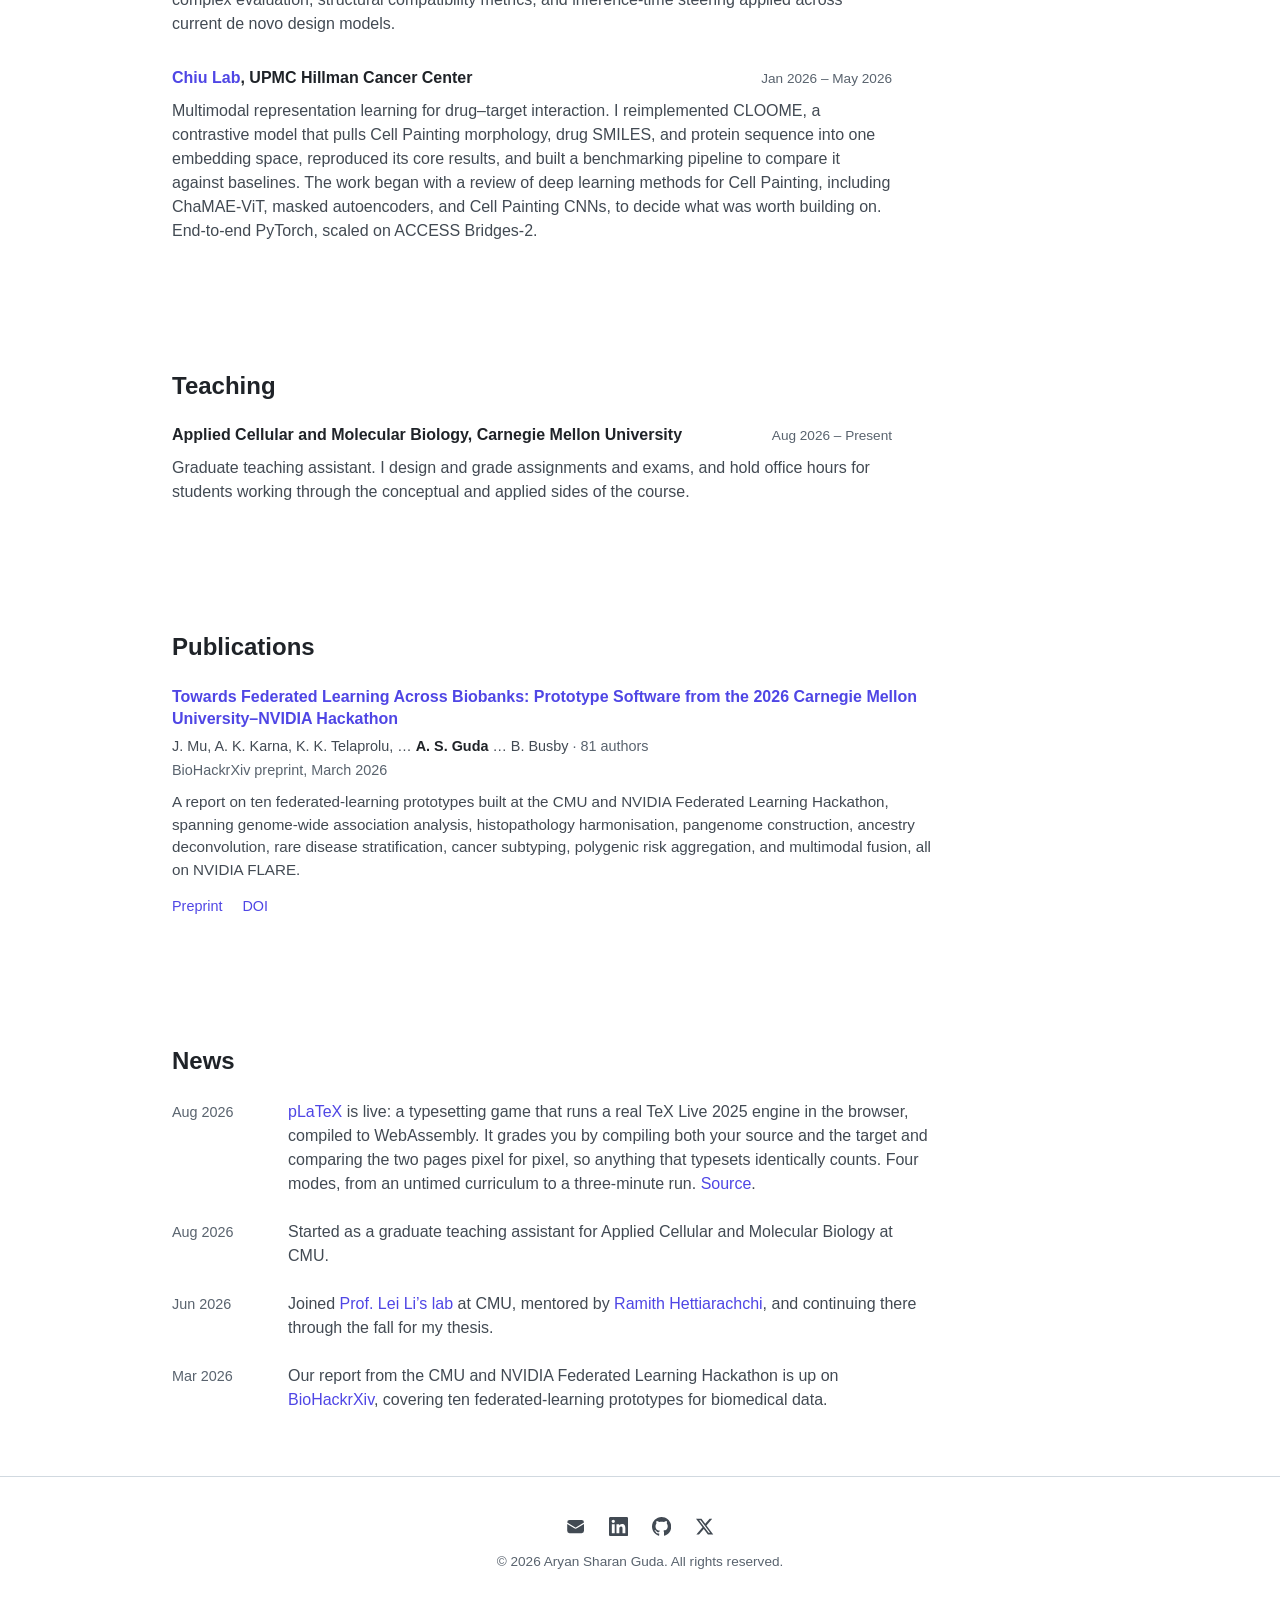
==== commit c6b753a6: "Publish the current academic profile Show current research and teaching directly on the homepage, ad" ====
--- a/index.html
+++ b/index.html
@@ -50,6 +50,8 @@
             <ul class="nav-links" id="nav-links">
                 <li><a href="#about">About</a></li>
                 <li><a href="#affiliations">Affiliations</a></li>
+                <li><a href="#research">Research</a></li>
+                <li><a href="#teaching">Teaching</a></li>
                 <li><a href="#publications">Publications</a></li>
                 <li><a href="#news">News</a></li>
             </ul>
@@ -76,6 +78,7 @@
                         <a href="https://www.linkedin.com/in/gasredx09/" class="social-icon" aria-label="LinkedIn profile" rel="me noopener" target="_blank"><svg class="icon" aria-hidden="true" focusable="false"><use href="#i-linkedin"/></svg></a>
                         <a href="https://github.com/gasredX09" class="social-icon" aria-label="GitHub profile" rel="me noopener" target="_blank"><svg class="icon" aria-hidden="true" focusable="false"><use href="#i-github"/></svg></a>
                         <a href="https://x.com/gasredX_09" class="social-icon" aria-label="X profile" rel="me noopener" target="_blank"><svg class="icon" aria-hidden="true" focusable="false"><use href="#i-x"/></svg></a>
+                        <a href="Aryan-PhD-CV.pdf" class="social-icon social-cv" aria-label="Curriculum vitae" rel="noopener" target="_blank">CV</a>
                     </div>
                 </div>
                 <img class="hero-photo" src="assets/aryan-guda.jpg" alt="Aryan Sharan Guda"
@@ -139,6 +142,40 @@
                 </li>
 
             </ul>
+        </section>
+
+        <!-- Research Section -->
+        <section id="research" class="section">
+            <h2 class="section-title">Research</h2>
+
+            <div class="role">
+                <div class="role-head">
+                    <h3 class="role-where"><a href="https://leililab.github.io" rel="noopener" target="_blank">Lei Li Lab</a>, Carnegie Mellon University</h3>
+                    <span class="role-date">Jun 2026 &ndash; Present</span>
+                </div>
+                <p class="role-body">Enantioselective ligand-binding protein design, in collaboration with the Yang Lab at UC Santa Barbara. I work on the evaluation side, building LigandMPNN and ESMFold pipelines that score generated designs on designability, diversity, steric clashes, Ramachandran quality, and other structural measures, alongside model training and testing new modeling strategies. One architectural modification I proposed and tested has since been adopted into the project&rsquo;s modeling pipeline.</p>
+                <p class="role-body">I am also developing a model-agnostic framework for dual-target binder design: binary and ternary complex evaluation, structural compatibility metrics, and inference-time steering applied across current de novo design models.</p>
+            </div>
+
+            <div class="role">
+                <div class="role-head">
+                    <h3 class="role-where"><a href="https://www.chiu-lab.org/" rel="noopener" target="_blank">Chiu Lab</a>, UPMC Hillman Cancer Center</h3>
+                    <span class="role-date">Jan 2026 &ndash; May 2026</span>
+                </div>
+                <p class="role-body">Multimodal representation learning for drug&ndash;target interaction. I reimplemented CLOOME, a contrastive model that pulls Cell Painting morphology, drug SMILES, and protein sequence into one embedding space, reproduced its core results, and built a benchmarking pipeline to compare it against baselines. The work began with a review of deep learning methods for Cell Painting, including ChaMAE-ViT, masked autoencoders, and Cell Painting CNNs, to decide what was worth building on. End-to-end PyTorch, scaled on ACCESS Bridges-2.</p>
+            </div>
+        </section>
+
+        <!-- Teaching Section -->
+        <section id="teaching" class="section">
+            <h2 class="section-title">Teaching</h2>
+            <div class="role">
+                <div class="role-head">
+                    <h3 class="role-where">Applied Cellular and Molecular Biology, Carnegie Mellon University</h3>
+                    <span class="role-date">Aug 2026 &ndash; Present</span>
+                </div>
+                <p class="role-body">Graduate teaching assistant. I design and grade assignments and exams, and hold office hours for students working through the conceptual and applied sides of the course.</p>
+            </div>
         </section>
 
         <!-- Publications Section -->
@@ -167,6 +204,10 @@
                     <p class="news-body"><a href="https://gasredx09.github.io/pLaTeX/" rel="noopener" target="_blank">pLaTeX</a> is live: a typesetting game that runs a real TeX Live 2025 engine in the browser, compiled to WebAssembly. It grades you by compiling both your source and the target and comparing the two pages pixel for pixel, so anything that typesets identically counts. Four modes, from an untimed curriculum to a three-minute run. <a href="https://github.com/gasredX09/pLaTeX" rel="noopener" target="_blank">Source</a>.</p>
                 </li>
                 <li class="news-item">
+                    <span class="news-date">Aug 2026</span>
+                    <p class="news-body">Started as a graduate teaching assistant for Applied Cellular and Molecular Biology at CMU.</p>
+                </li>
+                <li class="news-item">
                     <span class="news-date">Jun 2026</span>
                     <p class="news-body">Joined <a href="https://leililab.github.io" rel="noopener" target="_blank">Prof. Lei Li’s lab</a> at CMU, mentored by <a href="https://ramith.fyi" rel="noopener" target="_blank">Ramith Hettiarachchi</a>, and continuing there through the fall for my thesis.</p>
                 </li>
--- a/style.css
+++ b/style.css
@@ -22,6 +22,11 @@
     /* backbone trace, N terminus to C terminus */
     --protein-n: #60a5fa;
     --protein-c: #c084fc;
+
+    /* apoptosome: Apaf-1 ring and the cytochrome c bound at each spoke */
+    --apo-ring: #6ea8fe;
+    --apo-ring-end: #f472b6;
+    --apo-core: #fbbf24;
 
     /* GitHub's own stack, so the page renders in the reader's system UI font */
     --font-sans: -apple-system, BlinkMacSystemFont, "Segoe UI", "Noto Sans", Helvetica,
@@ -51,6 +56,10 @@
 
     --protein-n: #2563eb;
     --protein-c: #7c3aed;
+
+    --apo-ring: #1d4ed8;
+    --apo-ring-end: #be185d;
+    --apo-core: #b45309;
     }
 }
 
@@ -72,6 +81,10 @@
 
     --protein-n: #2563eb;
     --protein-c: #7c3aed;
+
+    --apo-ring: #1d4ed8;
+    --apo-ring-end: #be185d;
+    --apo-core: #b45309;
 }
 
 
@@ -354,6 +367,18 @@
     color: var(--text-primary);
 }
 
+.social-cv {
+    font-size: 0.8rem;
+    font-weight: 600;
+    letter-spacing: 0.04em;
+}
+
+/* Apoptosome canvas. Only 404.html uses it now, and it sizes the canvas
+   itself, so nothing is set here beyond the basics. */
+.apoptosome-canvas {
+    display: block;
+}
+
 /* Generated backbone figure */
 .structure-section {
     padding-top: 0;
@@ -469,6 +494,45 @@
 
 .affil-logo-pair img {
     max-height: 44px;
+}
+
+/* Research and teaching entries */
+.role {
+    max-width: 720px;
+    padding-bottom: 2rem;
+}
+
+.role:last-child {
+    padding-bottom: 0;
+}
+
+.role-head {
+    display: flex;
+    justify-content: space-between;
+    align-items: baseline;
+    flex-wrap: wrap;
+    gap: 0.35rem 1.5rem;
+    margin-bottom: 0.6rem;
+}
+
+.role-where {
+    font-size: 1em;
+    font-weight: 600;
+}
+
+.role-date {
+    font-size: 0.85rem;
+    color: var(--text-muted);
+    white-space: nowrap;
+}
+
+.role-body {
+    color: var(--text-secondary);
+    margin-bottom: 0.75rem;
+}
+
+.role-body:last-child {
+    margin-bottom: 0;
 }
 
 /* Publications */
@@ -728,3 +792,82 @@
         animation-duration: 0.01ms !important;
     }
 }
+
+/* 404 page. The molecule is decoration here, oversized and bleeding off the
+   corner, so it carries no caption and is hidden from assistive tech. */
+.nf-main {
+    position: relative;
+    min-height: calc(100vh - 64px);
+    display: flex;
+    align-items: center;
+}
+
+.nf-art {
+    /* Fixed rather than absolute so the crop is the viewport edge itself. Any
+       clipping ancestor puts a straight cut through the spokes instead. */
+    position: fixed;
+    /* Oversized and pushed past the corner so the viewport does the cropping.
+       The molecule stays inside its canvas (data-fill under 0.5), otherwise the
+       canvas edge shows up as a straight cut through the spokes. */
+    right: -42vmin;
+    bottom: -40vmin;
+    width: 105vmin;
+    height: 105vmin;
+    pointer-events: none;
+    opacity: 0.5;
+}
+
+/* Lowering opacity on white blends toward white, which desaturates; on black
+   it blends toward black and keeps its identity. So light mode needs a higher
+   opacity and deeper base hues, not a lower one. */
+@media (prefers-color-scheme: light) {
+    :root:not([data-theme="dark"]) .nf-art { opacity: 0.58; }
+}
+
+:root[data-theme="light"] .nf-art { opacity: 0.58; }
+
+.nf-art .apoptosome-canvas {
+    width: 100%;
+    height: 100%;
+    cursor: default;
+}
+
+.nf-copy {
+    position: relative;
+    max-width: 620px;
+    margin: 0 auto;
+    padding: 4rem 2rem;
+}
+
+.nf-code {
+    font-size: 0.9rem;
+    letter-spacing: 0.18em;
+    color: var(--text-muted);
+    margin-bottom: 0.75rem;
+}
+
+.nf-title {
+    font-size: 1.75em;
+    font-weight: 600;
+    margin-bottom: 1rem;
+}
+
+.nf-body {
+    color: var(--text-secondary);
+    max-width: 46ch;
+}
+
+.nf-back {
+    margin-top: 1.75rem;
+}
+
+@media (max-width: 640px) {
+    /* The copy runs full width here and the molecule sits below it, so there is
+       nothing to clear. Opacity is deliberately not touched: the theme rules
+       below carry more specificity and would win anyway, which made the old
+       override apply in dark mode only. */
+    .nf-art {
+        right: -34vmin;
+        bottom: -30vmin;
+    }
+}
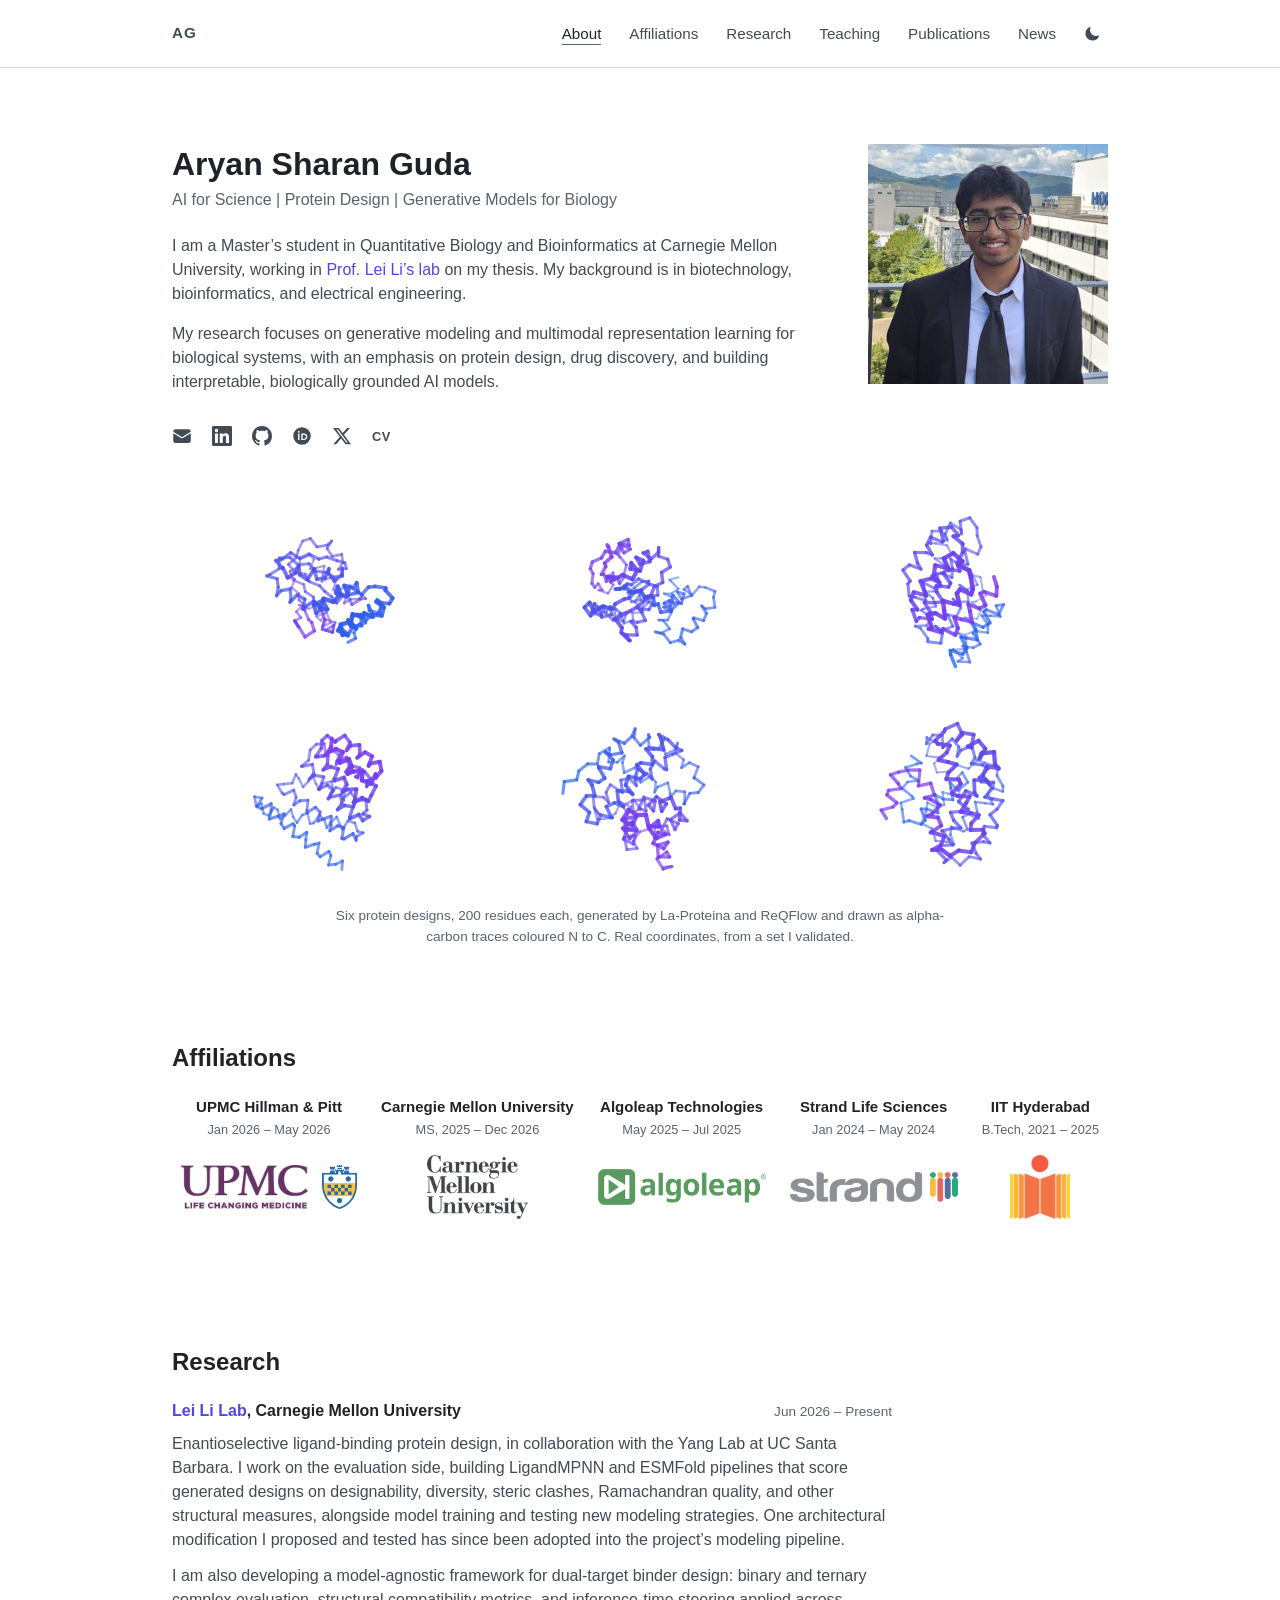
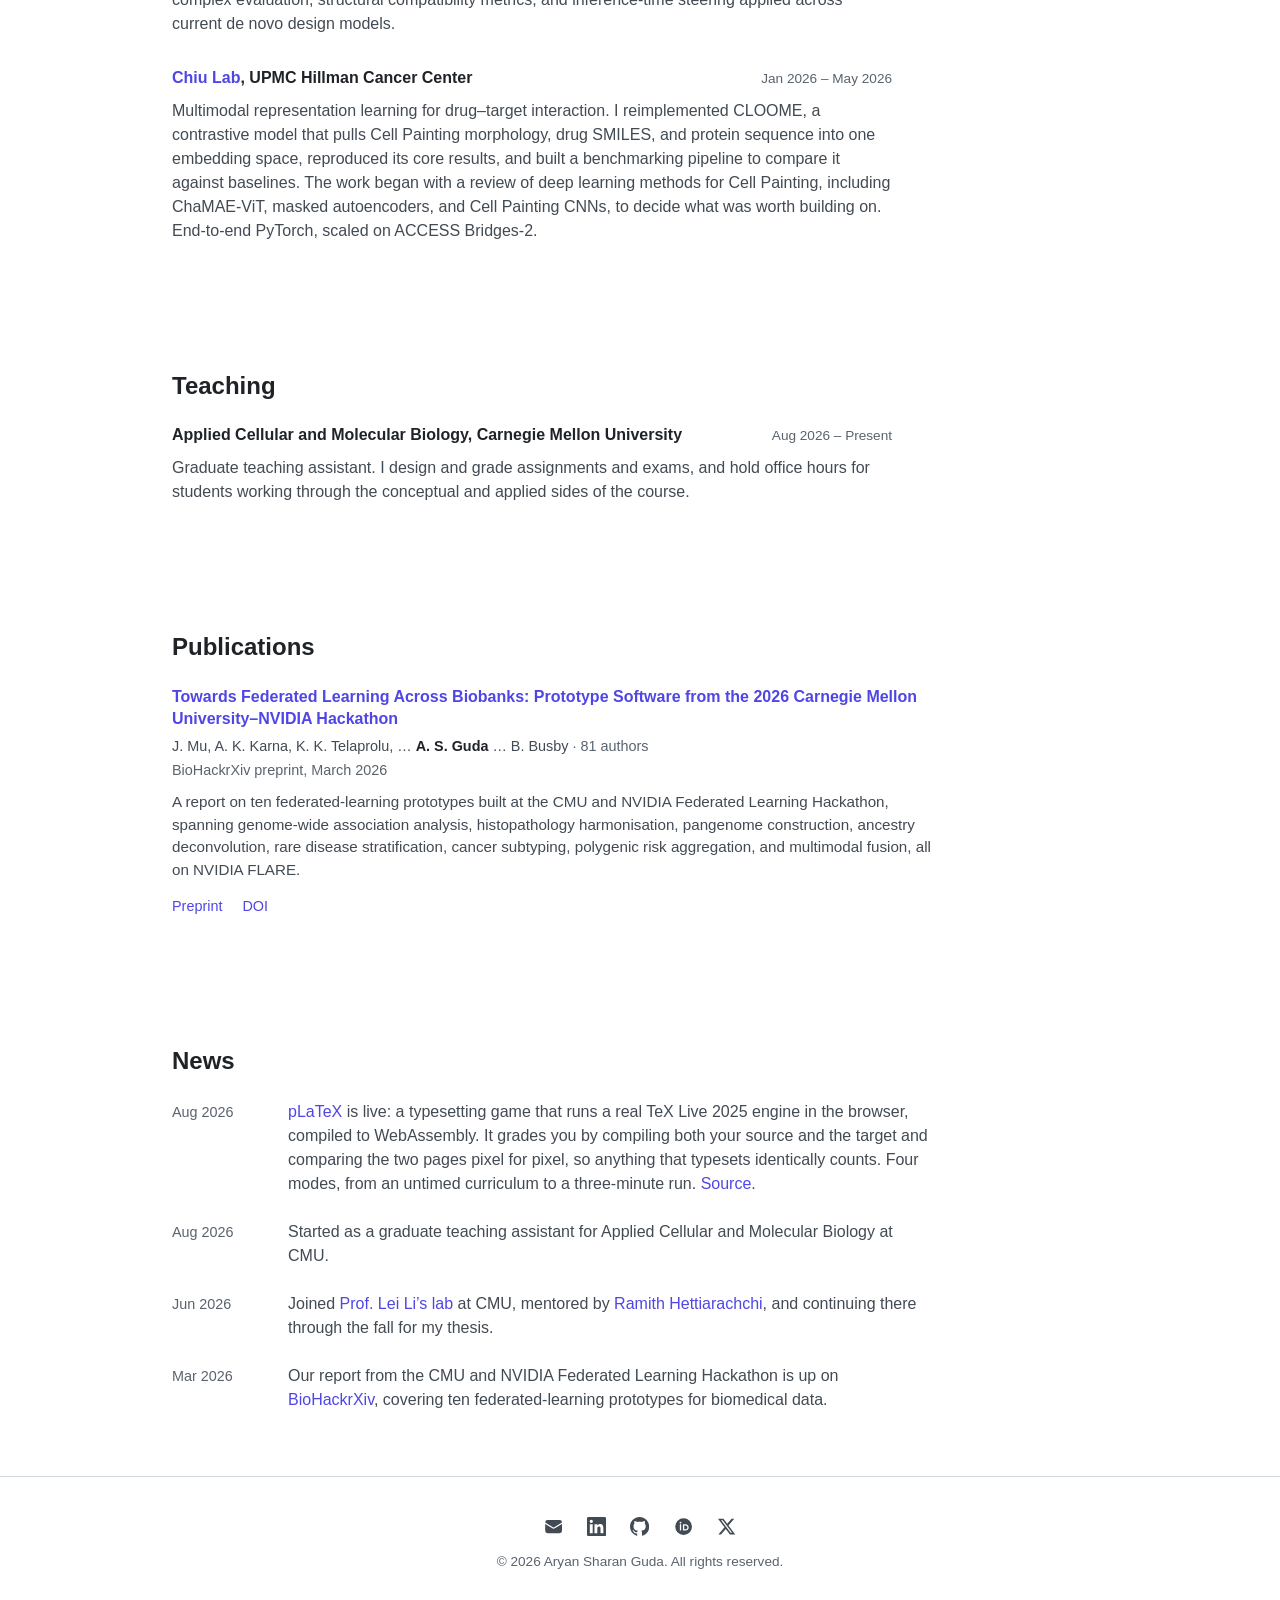
==== commit 89312ba9: "Link the ORCID record Verified it resolves and that the name on it, Aryan Sharan Guda, matches the B" ====
--- a/index.html
+++ b/index.html
@@ -34,6 +34,7 @@
             <symbol id="i-x" viewBox="0 0 24 24"><path d="M18.244 2.25h3.308l-7.227 8.26 8.502 11.24H16.17l-5.214-6.817L4.99 21.75H1.68l7.73-8.835L1.254 2.25H8.08l4.713 6.231 5.45-6.231Zm-1.161 17.52h1.833L7.084 4.126H5.117l11.966 15.644Z"/></symbol>
             <symbol id="i-sun" viewBox="0 0 24 24"><path d="M12 2.25a.75.75 0 0 1 .75.75v1.5a.75.75 0 0 1-1.5 0V3a.75.75 0 0 1 .75-.75Zm6.364 2.386a.75.75 0 0 1 0 1.06l-1.06 1.061a.75.75 0 1 1-1.061-1.06l1.06-1.061a.75.75 0 0 1 1.061 0ZM21.75 12a.75.75 0 0 1-.75.75h-1.5a.75.75 0 0 1 0-1.5H21a.75.75 0 0 1 .75.75Zm-2.386 6.364a.75.75 0 0 1-1.06 0l-1.061-1.06a.75.75 0 1 1 1.06-1.061l1.061 1.06a.75.75 0 0 1 0 1.061ZM12 19.5a.75.75 0 0 1 .75.75V21a.75.75 0 0 1-1.5 0v-.75a.75.75 0 0 1 .75-.75ZM5.636 18.364a.75.75 0 0 1 0-1.06l1.06-1.061a.75.75 0 1 1 1.061 1.06l-1.06 1.061a.75.75 0 0 1-1.061 0ZM4.5 12a.75.75 0 0 1-.75.75H3a.75.75 0 0 1 0-1.5h.75A.75.75 0 0 1 4.5 12Zm2.196-6.304a.75.75 0 0 1 1.061 0l1.06 1.06A.75.75 0 0 1 7.757 7.82l-1.06-1.06a.75.75 0 0 1 0-1.062ZM12 6.75a5.25 5.25 0 1 0 0 10.5 5.25 5.25 0 0 0 0-10.5Z"/></symbol>
             <symbol id="i-moon" viewBox="0 0 24 24"><path d="M9.528 1.718a.75.75 0 0 1 .162.819A8.97 8.97 0 0 0 9 6a9 9 0 0 0 9 9 8.97 8.97 0 0 0 3.463-.69.75.75 0 0 1 .981.98 10.503 10.503 0 0 1-9.694 6.46c-5.799 0-10.5-4.7-10.5-10.5 0-4.368 2.667-8.112 6.46-9.694a.75.75 0 0 1 .818.162Z"/></symbol>
+            <symbol id="i-orcid" viewBox="0 0 256 256"><path d="M128 16a112 112 0 1 0 0 224 112 112 0 0 0 0-224Zm-41 46.5a11.6 11.6 0 1 1 0 23.2 11.6 11.6 0 0 1 0-23.2ZM95.9 97.3v83.4H78.1V97.3ZM118.9 97.3h32.4c30.8 0 44.4 22 44.4 41.8 0 21.5-16.8 41.6-44.2 41.6h-32.6Zm17.8 15.9v51.6h13.7c19.5 0 28.4-11.8 28.4-25.8 0-13-8.4-25.8-28.4-25.8Z"/></symbol>
         </defs>
     </svg>
 
@@ -77,7 +78,8 @@
                         <a href="mailto:aryanshg@andrew.cmu.edu" class="social-icon" aria-label="Email Aryan"><svg class="icon" aria-hidden="true" focusable="false"><use href="#i-mail"/></svg></a>
                         <a href="https://www.linkedin.com/in/gasredx09/" class="social-icon" aria-label="LinkedIn profile" rel="me noopener" target="_blank"><svg class="icon" aria-hidden="true" focusable="false"><use href="#i-linkedin"/></svg></a>
                         <a href="https://github.com/gasredX09" class="social-icon" aria-label="GitHub profile" rel="me noopener" target="_blank"><svg class="icon" aria-hidden="true" focusable="false"><use href="#i-github"/></svg></a>
-                        <a href="https://x.com/gasredX_09" class="social-icon" aria-label="X profile" rel="me noopener" target="_blank"><svg class="icon" aria-hidden="true" focusable="false"><use href="#i-x"/></svg></a>
+                        <a href="https://orcid.org/0009-0001-7684-9786" class="social-icon" aria-label="ORCID record" rel="me noopener" target="_blank"><svg class="icon" aria-hidden="true" focusable="false"><use href="#i-orcid"/></svg></a>
+                    <a href="https://x.com/gasredX_09" class="social-icon" aria-label="X profile" rel="me noopener" target="_blank"><svg class="icon" aria-hidden="true" focusable="false"><use href="#i-x"/></svg></a>
                         <a href="Aryan-PhD-CV.pdf" class="social-icon social-cv" aria-label="Curriculum vitae" rel="noopener" target="_blank">CV</a>
                     </div>
                 </div>
@@ -226,6 +228,7 @@
                 <a href="mailto:aryanshg@andrew.cmu.edu" aria-label="Email Aryan"><svg class="icon" aria-hidden="true" focusable="false"><use href="#i-mail"/></svg></a>
                 <a href="https://www.linkedin.com/in/gasredx09/" aria-label="LinkedIn profile" rel="me noopener" target="_blank"><svg class="icon" aria-hidden="true" focusable="false"><use href="#i-linkedin"/></svg></a>
                 <a href="https://github.com/gasredX09" aria-label="GitHub profile" rel="me noopener" target="_blank"><svg class="icon" aria-hidden="true" focusable="false"><use href="#i-github"/></svg></a>
+                <a href="https://orcid.org/0009-0001-7684-9786" aria-label="ORCID record" rel="me noopener" target="_blank"><svg class="icon" aria-hidden="true" focusable="false"><use href="#i-orcid"/></svg></a>
                 <a href="https://x.com/gasredX_09" aria-label="X profile" rel="me noopener" target="_blank"><svg class="icon" aria-hidden="true" focusable="false"><use href="#i-x"/></svg></a>
             </div>
             <p>&copy; 2026 Aryan Sharan Guda. All rights reserved.</p>
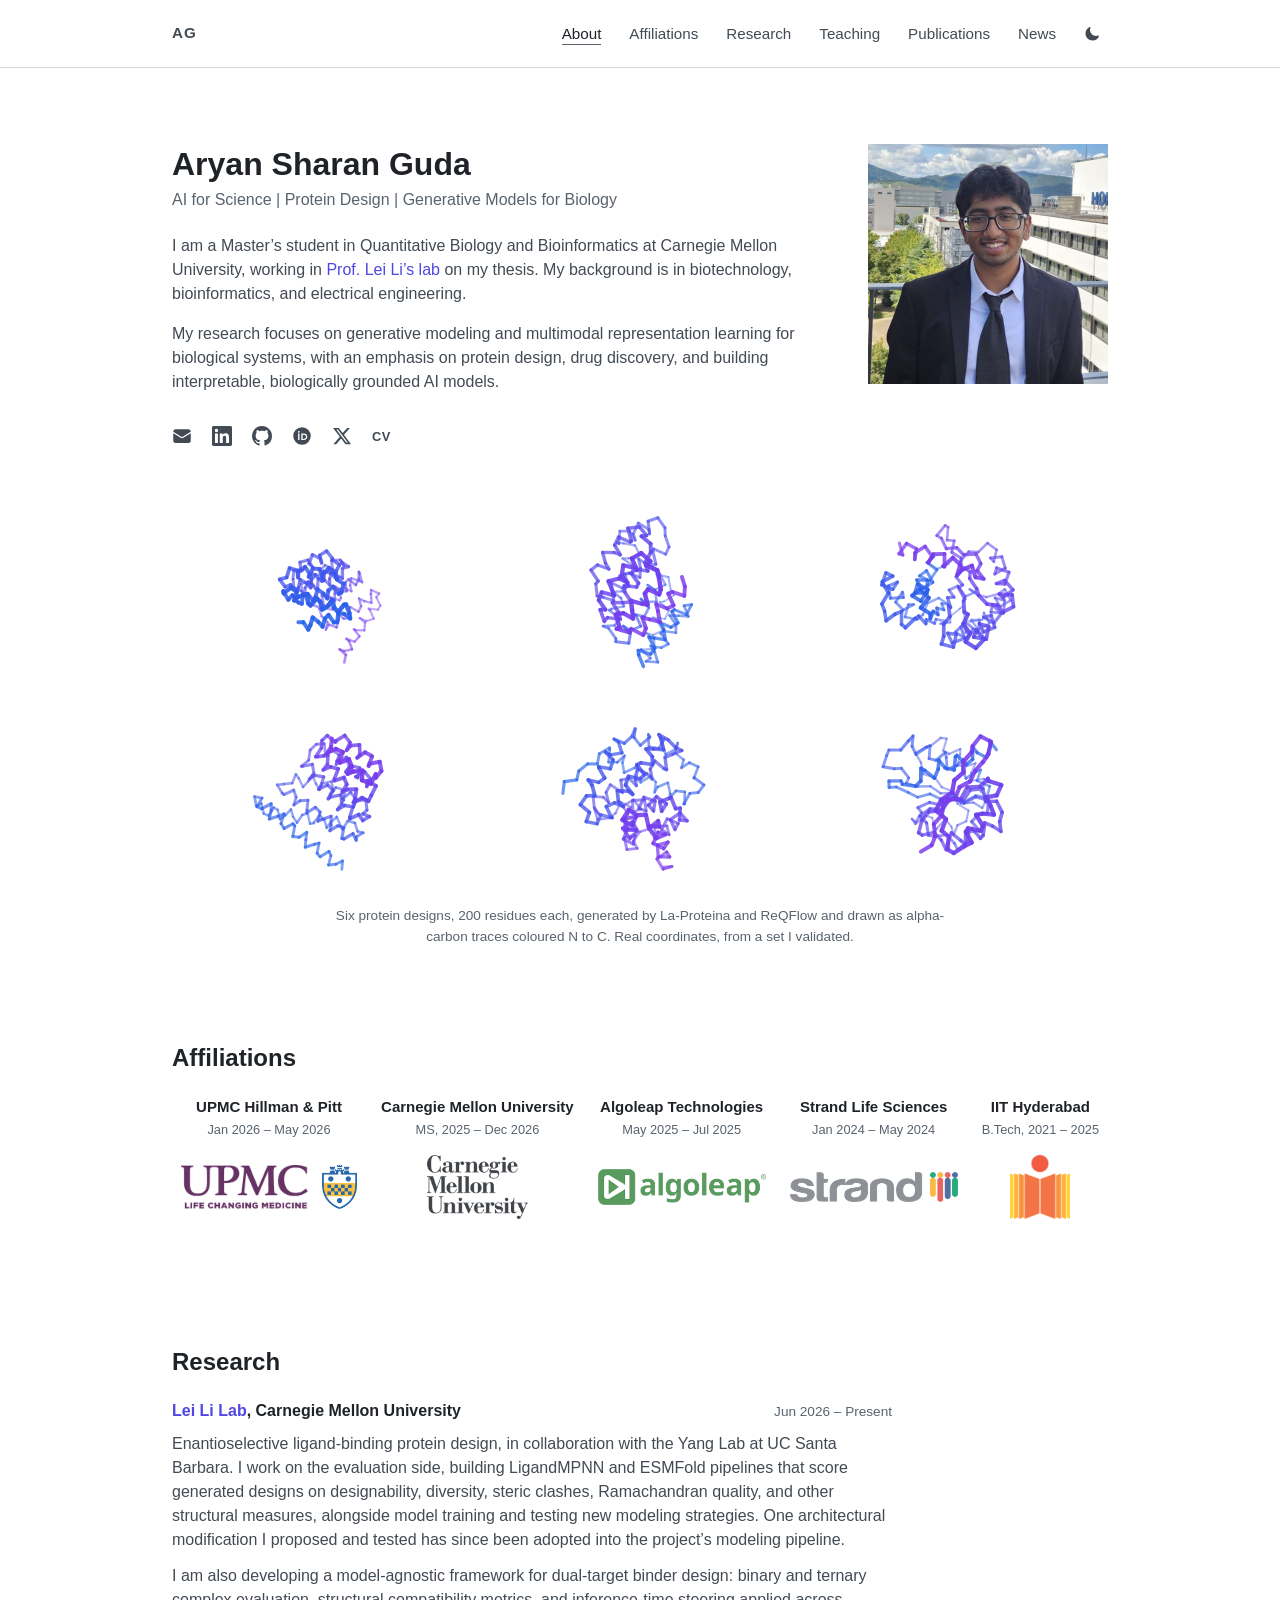
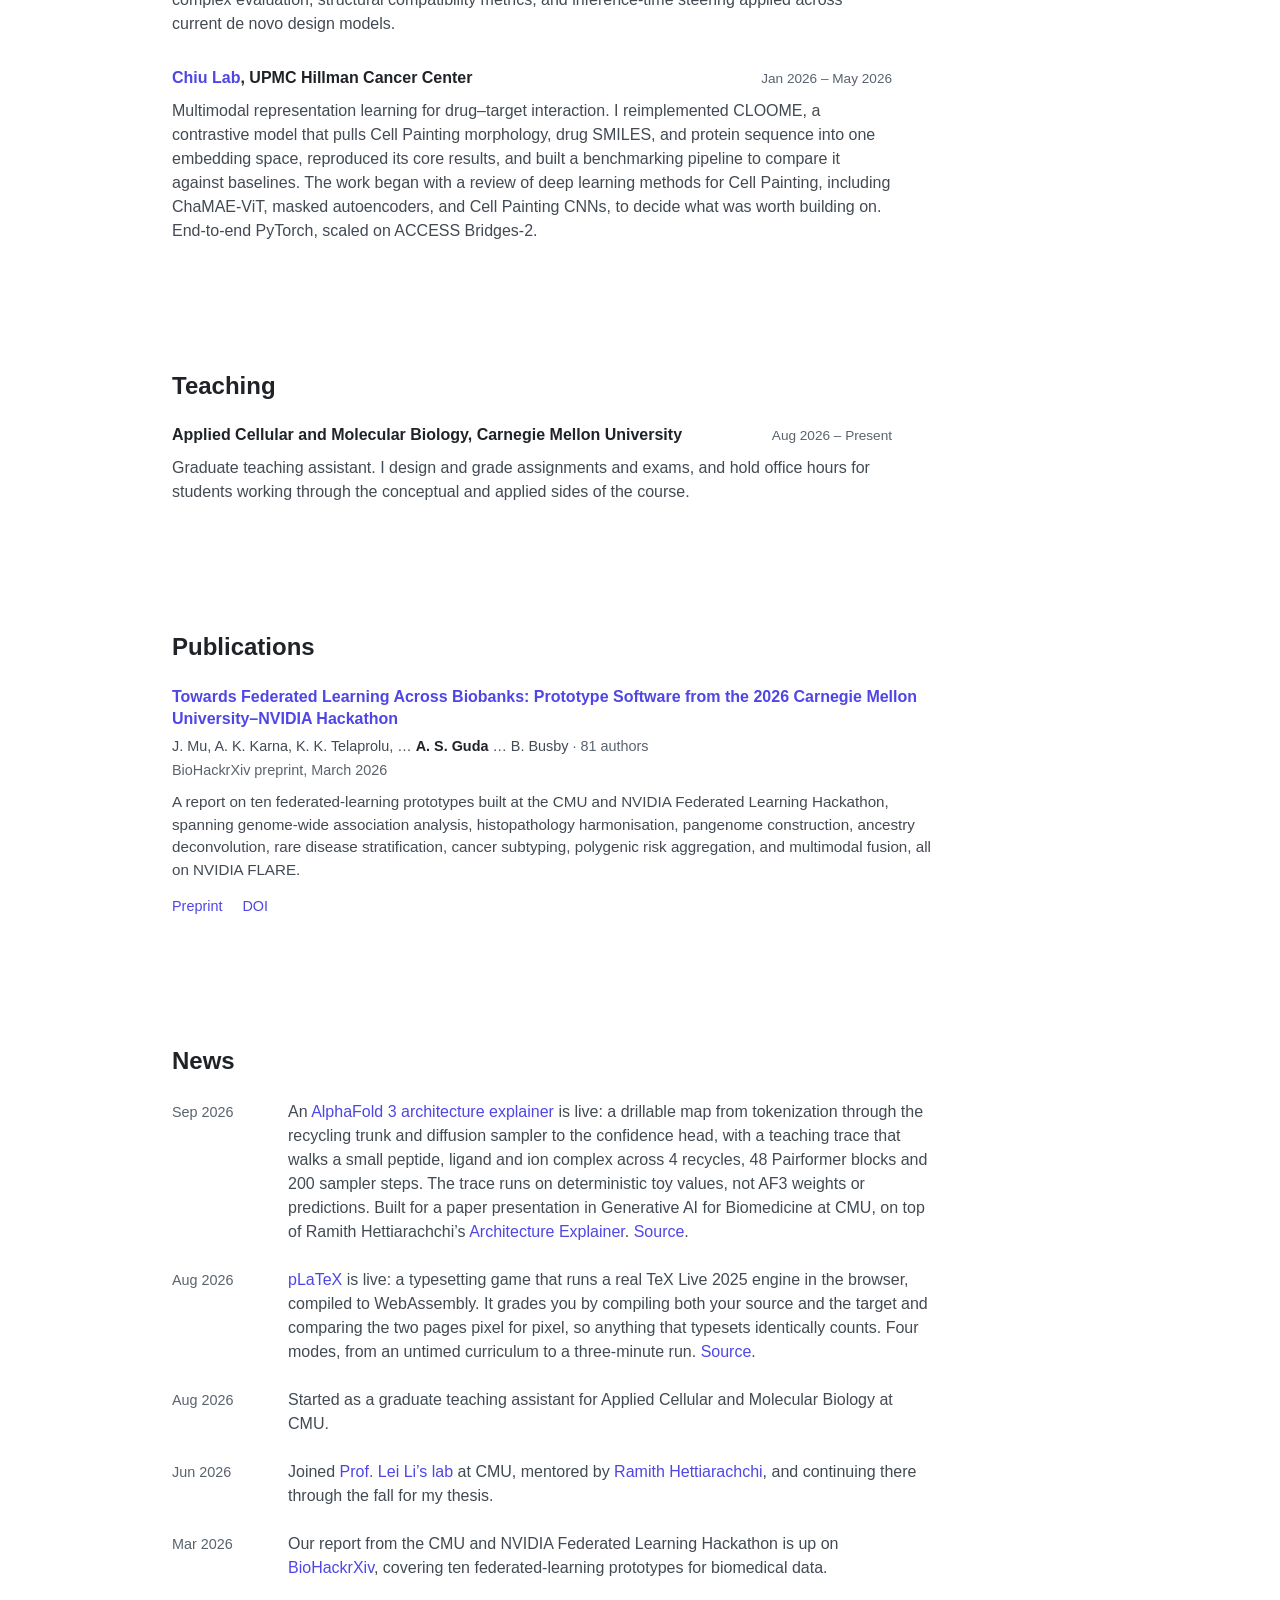
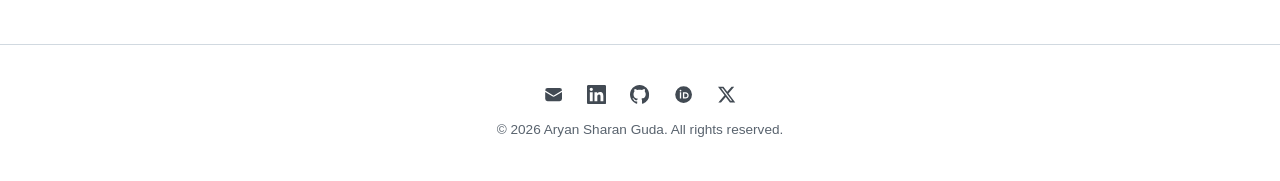
==== commit 58fa81a5: "Announce the AF3 architecture explainer Adds a News entry for the visualizer, now that the paper pre" ====
--- a/index.html
+++ b/index.html
@@ -202,6 +202,10 @@
             <h2 class="section-title">News</h2>
             <ul class="news-list">
                 <li class="news-item">
+                    <span class="news-date">Sep 2026</span>
+                    <p class="news-body">An <a href="https://gasredx09.github.io/af3-visualizer/" rel="noopener" target="_blank">AlphaFold 3 architecture explainer</a> is live: a drillable map from tokenization through the recycling trunk and diffusion sampler to the confidence head, with a teaching trace that walks a small peptide, ligand and ion complex across 4 recycles, 48 Pairformer blocks and 200 sampler steps. The trace runs on deterministic toy values, not AF3 weights or predictions. Built for a paper presentation in Generative AI for Biomedicine at CMU, on top of Ramith Hettiarachchi’s <a href="https://github.com/ramithuh/explainer" rel="noopener" target="_blank">Architecture Explainer</a>. <a href="https://github.com/gasredX09/af3-visualizer" rel="noopener" target="_blank">Source</a>.</p>
+                </li>
+                <li class="news-item">
                     <span class="news-date">Aug 2026</span>
                     <p class="news-body"><a href="https://gasredx09.github.io/pLaTeX/" rel="noopener" target="_blank">pLaTeX</a> is live: a typesetting game that runs a real TeX Live 2025 engine in the browser, compiled to WebAssembly. It grades you by compiling both your source and the target and comparing the two pages pixel for pixel, so anything that typesets identically counts. Four modes, from an untimed curriculum to a three-minute run. <a href="https://github.com/gasredX09/pLaTeX" rel="noopener" target="_blank">Source</a>.</p>
                 </li>
